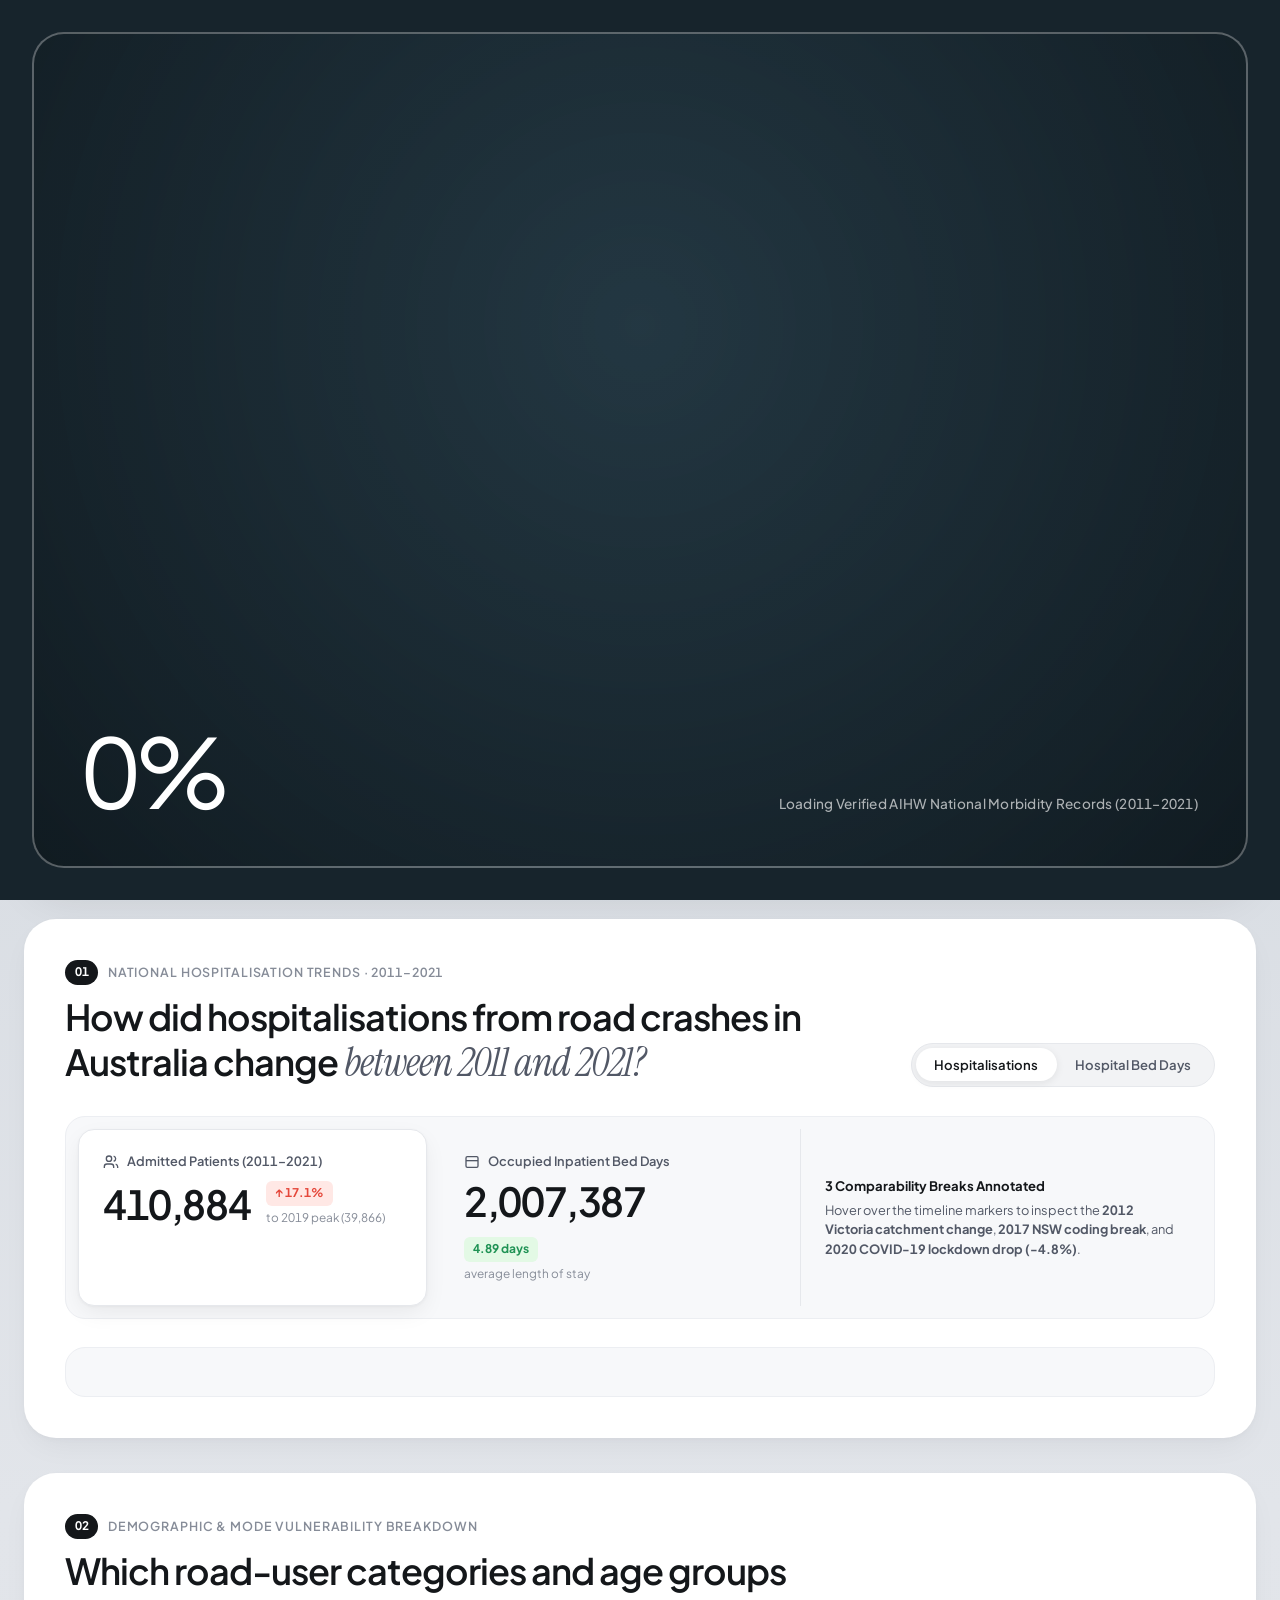
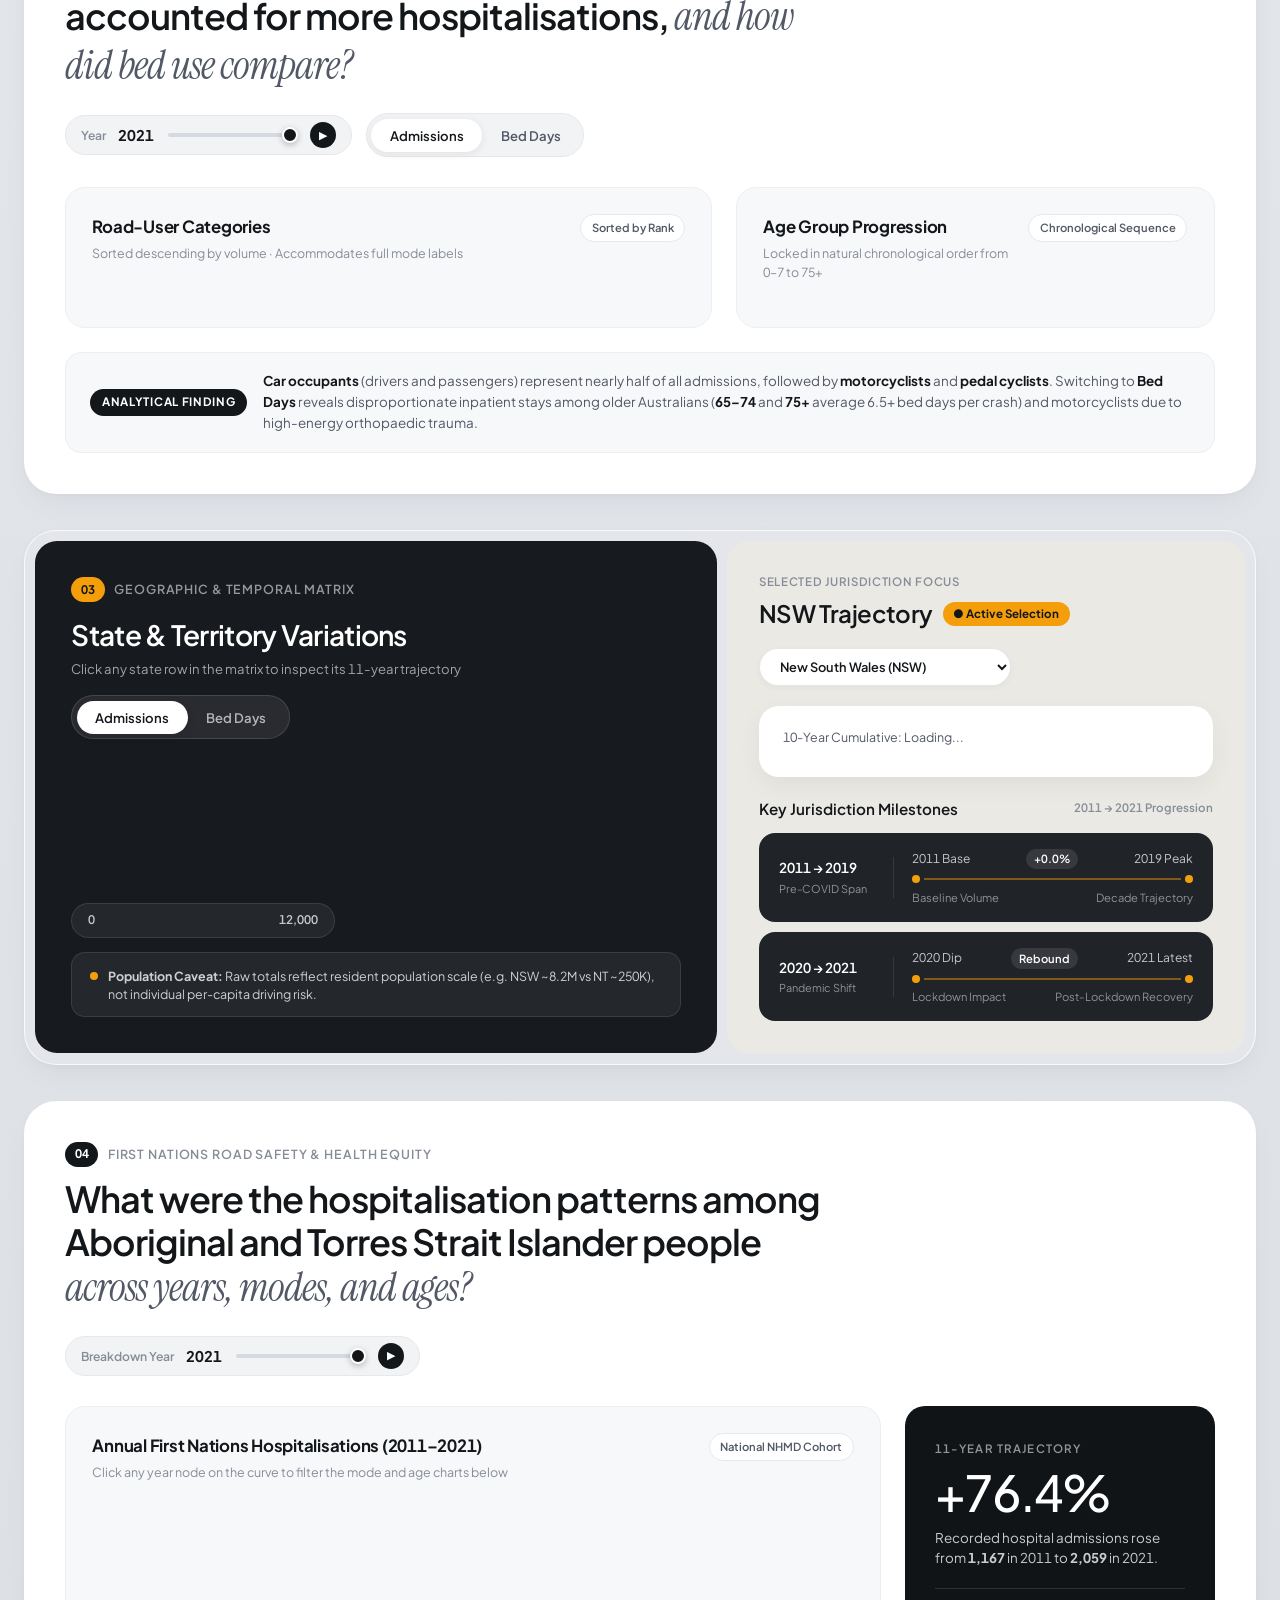
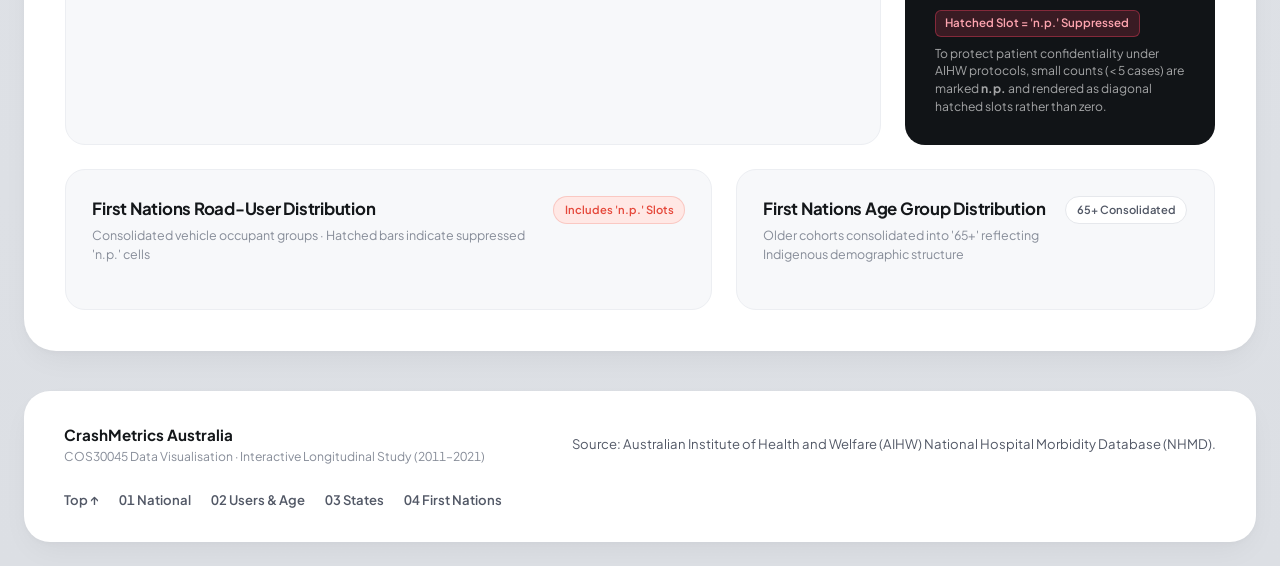
==== index.html @ 4fc3a22d "Project Stand Up 2 Dashboard Showcase" ====
<!DOCTYPE html>
<html lang="en">
<head>
  <meta charset="UTF-8">
  <meta name="viewport" content="width=device-width, initial-scale=1.0">
  <title>CrashMetrics Australia — Road Crash Hospitalisation Analysis (2011–2021)</title>
  
  <!-- Google Fonts: Plus Jakarta Sans (Neo-Grotesque UI & Tabular Numerals) + Instrument Serif (Editorial Accents) -->
  <link rel="preconnect" href="https://fonts.googleapis.com">
  <link rel="preconnect" href="https://fonts.gstatic.com" crossorigin>
  <link href="https://fonts.googleapis.com/css2?family=Instrument+Serif:ital@0;1&family=Plus+Jakarta+Sans:wght@300;400;500;600;700&display=swap" rel="stylesheet">

  <!-- CSS Stylesheets -->
  <link rel="stylesheet" href="css/style.css">
  <link rel="stylesheet" href="css/components.css">
  
  <!-- D3.js v7 CDN -->
  <script src="https://d3js.org/d3.v7.min.js"></script>
</head>
<body>

  <!-- Preloader Screen (designsample3.mp4 WoodNest Framed Counter Choreography) -->
  <div id="preloader" role="status" aria-live="polite">
    <div class="preloader-frame">
      <div class="preloader-top-progress" id="preloader-bar"></div>
      <div class="preloader-bottom-row">
        <div class="preloader-counter" id="preloader-counter">0%</div>
        <div class="preloader-label">Loading Verified AIHW National Morbidity Records (2011–2021)</div>
      </div>
    </div>
  </div>

  <!-- Global Floating Tooltip (dashboarddesign.webp & bikerental.webp style) -->
  <div id="global-tooltip" role="tooltip" aria-hidden="true"></div>

  <!-- Outer Page Shell -->
  <div class="page-shell">

    <!-- ==========================================================================
         HERO SHOWCASE (designsample3.mp4 WoodNest + webdesign.webp + enviromentaldesign.webp)
         ========================================================================== -->
    <header class="hero-showcase" id="top">
      <div class="hero-backdrop-container">
        <img src="assets/hero-highway.jpg" alt="Atmospheric Australian mountain highway at dusk" class="hero-bg-image" width="1600" height="900">
        <div class="hero-vignette"></div>

        <!-- Framed Inner Viewport (designsample3.mp4 signature rounded border) -->
        <div class="hero-inner-frame">
          
          <!-- Integrated Top Navigation inside Hero Frame -->
          <nav class="hero-nav" aria-label="Primary Navigation">
            <a href="#top" class="brand-mark">
              <span class="brand-dot-cluster" aria-hidden="true">
                <span class="dot-amber"></span>
                <span class="dot-amber-sm"></span>
              </span>
              <span class="brand-name">CrashMetrics</span>
              <span class="brand-tag">AIHW 2011–21</span>
            </a>

            <ul class="hero-nav-links">
              <li><a href="#storyline1" class="nav-link active">National Trends</a></li>
              <li><a href="#storyline2" class="nav-link">Road Users &amp; Age</a></li>
              <li><a href="#storyline3" class="nav-link">State Patterns</a></li>
              <li><a href="#storyline4" class="nav-link">First Nations</a></li>
            </ul>

            <a href="#storyline1" class="hero-cta-pill">Explore Data</a>
          </nav>

          <!-- Main Asymmetric Split Content inside Hero Frame -->
          <div class="hero-split-body">
            
            <!-- Left Column: Giant 3-Line Display Typography + Bottom Info & Star Stat -->
            <div class="hero-left-col">
              <h1 class="hero-display-title">
                Australia’s<br>
                <span class="muted-word">Road Trauma</span><br>
                In Focus
              </h1>

              <div class="hero-bottom-meta">
                <p class="hero-lead-copy">
                  Discover a decade of verified hospital admission records across Australian roads. Examine injury severity, acute bed utilisation, demographic risk, and regional patterns.
                </p>

                <div class="hero-rating-stat">
                  <div class="rating-top-line">
                    <span class="star-glyph" aria-hidden="true">★</span>
                    <span class="rating-big-num" id="kpi-total-hosp">410,884</span>
                  </div>
                  <div class="rating-sub-line">admissions recorded across 2011–2021</div>
                </div>
              </div>
            </div>

            <!-- Right Column: Floating Smoked-Glass Surveillance Widget (designsample3.mp4 card) -->
            <aside class="hero-glass-widget" aria-label="National Surveillance Summary Widget">
              <div class="widget-header">
                <div>
                  <h2 class="widget-title">National Surveillance<br>Morbidity Cohort</h2>
                </div>
                <a href="#storyline1" class="widget-icon-btn" title="Jump to National Trends" aria-label="Jump to National Trends">
                  <svg width="15" height="15" viewBox="0 0 24 24" fill="none" stroke="currentColor" stroke-width="2"><path d="M7 17L17 7"/><path d="M7 7h10v10"/></svg>
                </a>
              </div>

              <!-- 2-Column Pill Selectors (Feb 11 / Mar 25 style) -->
              <div class="widget-pill-row">
                <div class="widget-mini-pill">
                  <svg width="13" height="13" viewBox="0 0 24 24" fill="none" stroke="currentColor" stroke-width="2"><rect x="3" y="4" width="18" height="18" rx="2"/><line x1="16" y1="2" x2="16" y2="6"/><line x1="8" y1="2" x2="8" y2="6"/><line x1="3" y1="10" x2="21" y2="10"/></svg>
                  <span>2011 – 2021</span>
                  <span class="chevron">▾</span>
                </div>
                <div class="widget-mini-pill">
                  <svg width="13" height="13" viewBox="0 0 24 24" fill="none" stroke="currentColor" stroke-width="2"><path d="M21 10c0 7-9 13-9 13s-9-6-9-13a9 9 0 0 1 18 0z"/><circle cx="12" cy="10" r="3"/></svg>
                  <span>8 Jurisdictions</span>
                  <span class="chevron">▾</span>
                </div>
              </div>

              <!-- 2-Column Divided Metric Box (Check-in / Check-out style) -->
              <div class="widget-split-box">
                <div class="split-cell">
                  <span class="split-label">Total Bed Days</span>
                  <span class="split-val" id="kpi-total-beds">2,007,387</span>
                </div>
                <div class="split-divider"></div>
                <div class="split-cell">
                  <span class="split-label">Pre-COVID Peak</span>
                  <span class="split-val"><span id="kpi-peak-year">2019</span> (39,866)</span>
                </div>
              </div>

              <!-- Bottom Metric & Reserve-Style White CTA Button -->
              <div class="widget-price-row">
                <div class="widget-big-stat">
                  <span class="stat-main" id="kpi-avg-stay">4.89</span>
                  <span class="stat-unit">/ days avg stay</span>
                </div>
                <span class="widget-tag">Excl. 30-day deaths</span>
              </div>

              <a href="#storyline1" class="widget-primary-btn">Inspect Longitudinal Data</a>
            </aside>

          </div>
        </div>
      </div>

      <!-- Lower Architectural 3-Column Bento Strip (webdesign.webp & enviromentaldesign.webp bottom bar) -->
      <div class="hero-bento-strip">
        <div class="strip-card strip-light">
          <div class="strip-card-content">
            <span class="strip-eyebrow">01 · National Trajectory</span>
            <h3 class="strip-heading">Start exploring Australia’s 11-year road hospitalisation curve</h3>
            <a href="#storyline1" class="strip-underlined-link">View Longitudinal Analysis</a>
          </div>
          <div class="strip-visual-accent" aria-hidden="true">
            <svg width="110" height="56" viewBox="0 0 110 56" fill="none">
              <path d="M4 46 C22 45, 34 38, 48 26 C62 14, 74 10, 86 12 C94 14, 100 22, 106 16" stroke="#181B20" stroke-width="2.5" stroke-linecap="round"/>
              <circle cx="86" cy="12" r="4" fill="#F59E0B" stroke="#fff" stroke-width="1.5"/>
            </svg>
          </div>
        </div>

        <div class="strip-card strip-white">
          <div class="strip-icon-row">
            <div class="strip-circle-icon">
              <svg width="18" height="18" viewBox="0 0 24 24" fill="none" stroke="currentColor" stroke-width="2"><path d="M12 20V10"/><path d="M18 20V4"/><path d="M6 20v-4"/></svg>
            </div>
            <p class="strip-mid-text">
              Compare raw admission counts against inpatient bed-day burden across 12 road-user types.
            </p>
          </div>
          <div class="strip-segmented-lines" aria-hidden="true">
            <span class="seg active"></span>
            <span class="seg active"></span>
            <span class="seg"></span>
            <span class="seg"></span>
          </div>
        </div>

        <div class="strip-card strip-dark">
          <div class="strip-avatar-cluster" aria-hidden="true">
            <span class="mode-bubble b1">🚗</span>
            <span class="mode-bubble b2">🏍️</span>
            <span class="mode-bubble b3">🚲</span>
          </div>
          <div class="strip-dark-stat">
            <div class="dark-stat-num">+17.1%</div>
            <p class="dark-stat-desc">Growth in annual admissions from 2011 baseline to the 2019 peak</p>
          </div>
        </div>
      </div>
    </header>

    <!-- ==========================================================================
         MAIN ANALYTICAL WORKSPACE (dashboarddesign.webp & bikerental.webp Bento System)
         ========================================================================== -->
    <main class="bento-workspace">

      <!-- ========================================================================
           STORYLINE 1: National Hospitalisation Trends (2011–2021)
           ======================================================================== -->
      <section id="storyline1" class="storyline-block" aria-labelledby="s1-title">
        <div class="bento-shell">
          
          <!-- Section Top Bar -->
          <div class="bento-header">
            <div class="bento-title-group">
              <div class="eyebrow-row">
                <span class="section-num-pill">01</span>
                <span class="section-eyebrow">National Hospitalisation Trends · 2011–2021</span>
              </div>
              <h2 id="s1-title" class="bento-title">
                How did hospitalisations from road crashes in Australia change<em> between 2011 and 2021?</em>
              </h2>
            </div>

            <div class="bento-controls">
              <div class="clean-pill-group" role="group" aria-label="Storyline 1 Measure Selector">
                <button class="clean-pill-btn active" data-measure="Hospitalisations" id="s1-btn-hosp">
                  Hospitalisations
                </button>
                <button class="clean-pill-btn" data-measure="BedDays" id="s1-btn-beds">
                  Hospital Bed Days
                </button>
              </div>
            </div>
          </div>

          <!-- Nested Overview KPI Cards (Exact dashboarddesign.webp "Overview" inset cards pattern) -->
          <div class="overview-inset-tray">
            <div class="inset-stat-card active-inset" id="s1-card-hosp" role="button" tabindex="0" aria-label="Select Hospitalisations Measure">
              <div class="inset-card-top">
                <svg width="16" height="16" viewBox="0 0 24 24" fill="none" stroke="currentColor" stroke-width="2"><path d="M16 21v-2a4 4 0 0 0-4-4H6a4 4 0 0 0-4 4v2"/><circle cx="9" cy="7" r="4"/><path d="M22 21v-2a4 4 0 0 0-3-3.87"/><path d="M16 3.13a4 4 0 0 1 0 7.75"/></svg>
                <span>Admitted Patients (2011–2021)</span>
              </div>
              <div class="inset-card-main">
                <span class="inset-big-num">410,884</span>
                <div class="inset-badge-stack">
                  <span class="semantic-pill pill-coral">↑ 17.1%</span>
                  <span class="inset-sublabel">to 2019 peak (39,866)</span>
                </div>
              </div>
            </div>

            <div class="inset-stat-card" id="s1-card-beds" role="button" tabindex="0" aria-label="Select Hospital Bed Days Measure">
              <div class="inset-card-top">
                <svg width="16" height="16" viewBox="0 0 24 24" fill="none" stroke="currentColor" stroke-width="2"><rect x="3" y="4" width="18" height="16" rx="2"/><line x1="3" y1="10" x2="21" y2="10"/></svg>
                <span>Occupied Inpatient Bed Days</span>
              </div>
              <div class="inset-card-main">
                <span class="inset-big-num">2,007,387</span>
                <div class="inset-badge-stack">
                  <span class="semantic-pill pill-green">4.89 days</span>
                  <span class="inset-sublabel">average length of stay</span>
                </div>
              </div>
            </div>

            <div class="inset-narrative-box">
              <div class="narrative-headline">3 Comparability Breaks Annotated</div>
              <p class="narrative-copy">
                Hover over the timeline markers to inspect the <strong>2012 Victoria catchment change</strong>, <strong>2017 NSW coding break</strong>, and <strong>2020 COVID-19 lockdown drop (-4.8%)</strong>.
              </p>
            </div>
          </div>

          <!-- Chart Viewport -->
          <div class="chart-stage" id="chart-storyline1" role="region" aria-label="National Hospitalisation Line Chart"></div>

        </div>
      </section>

      <!-- ========================================================================
           STORYLINE 2: Road-User and Age-Group Patterns
           ======================================================================== -->
      <section id="storyline2" class="storyline-block" aria-labelledby="s2-title">
        <div class="bento-shell">
          
          <div class="bento-header">
            <div class="bento-title-group">
              <div class="eyebrow-row">
                <span class="section-num-pill">02</span>
                <span class="section-eyebrow">Demographic &amp; Mode Vulnerability Breakdown</span>
              </div>
              <h2 id="s2-title" class="bento-title">
                Which road-user categories and age groups accounted for more hospitalisations, <em>and how did bed use compare?</em>
              </h2>
            </div>

            <div class="bento-controls">
              <!-- Tactile Year Scrubber Pill -->
              <div class="scrubber-pill">
                <span class="scrubber-label">Year</span>
                <span class="scrubber-year" id="s2-year-badge">2021</span>
                <input type="range" min="2011" max="2021" value="2021" step="1" class="tactile-range" id="s2-year-slider" aria-label="Select Year for Storyline 2">
                <button class="scrubber-play-btn" id="s2-play-btn" title="Play timeline animation" aria-label="Play timeline animation">▶</button>
              </div>

              <!-- Measure Toggle -->
              <div class="clean-pill-group" role="group" aria-label="Storyline 2 Measure Selector">
                <button class="clean-pill-btn active" data-measure="Hospitalisations" id="s2-btn-hosp">Admissions</button>
                <button class="clean-pill-btn" data-measure="BedDays" id="s2-btn-beds">Bed Days</button>
              </div>
            </div>
          </div>

          <!-- Dual Asymmetric Bento Sub-Grid -->
          <div class="dual-bento-grid">
            
            <!-- Left: Sorted Horizontal Bar Chart for Road Users -->
            <div class="sub-bento-card">
              <div class="sub-card-header">
                <div>
                  <h3 class="sub-card-title">Road-User Categories</h3>
                  <p class="sub-card-subtitle">Sorted descending by volume · Accommodates full mode labels</p>
                </div>
                <span class="chip-tag">Sorted by Rank</span>
              </div>
              <div class="chart-stage-compact" id="chart-storyline2-users" role="region" aria-label="Road Users Horizontal Bar Chart"></div>
            </div>

            <!-- Right: Ordered Vertical Bar Chart for Age Groups (dashboarddesign.webp Product view style) -->
            <div class="sub-bento-card">
              <div class="sub-card-header">
                <div>
                  <h3 class="sub-card-title">Age Group Progression</h3>
                  <p class="sub-card-subtitle">Locked in natural chronological order from 0–7 to 75+</p>
                </div>
                <span class="chip-tag">Chronological Sequence</span>
              </div>
              <div class="chart-stage-compact" id="chart-storyline2-age" role="region" aria-label="Age Group Vertical Bar Chart"></div>
            </div>

          </div>

          <!-- Analytical Footer Strip -->
          <div class="insight-strip">
            <div class="insight-pill-badge">Analytical Finding</div>
            <p class="insight-strip-text">
              <strong>Car occupants</strong> (drivers and passengers) represent nearly half of all admissions, followed by <strong>motorcyclists</strong> and <strong>pedal cyclists</strong>. Switching to <strong>Bed Days</strong> reveals disproportionate inpatient stays among older Australians (<strong>65–74</strong> and <strong>75+</strong> average 6.5+ bed days per crash) and motorcyclists due to high-energy orthopaedic trauma.
            </p>
          </div>

        </div>
      </section>

      <!-- ========================================================================
           STORYLINE 3: State and Territory Patterns (bikerental.webp Dual-Pane Architecture)
           ======================================================================== -->
      <section id="storyline3" class="storyline-block" aria-labelledby="s3-title">
        <div class="bento-shell bento-split-shell">
          
          <!-- Left Dark Atmospheric Panel (bikerental.webp Left Map/Matrix Pane) -->
          <div class="split-dark-pane">
            <div class="dark-pane-header">
              <div>
                <div class="eyebrow-row">
                  <span class="section-num-pill dark-num-pill">03</span>
                  <span class="section-eyebrow dark-eyebrow">Geographic &amp; Temporal Matrix</span>
                </div>
                <h2 id="s3-title" class="dark-pane-title">State &amp; Territory Variations</h2>
                <p class="dark-pane-subtitle">Click any state row in the matrix to inspect its 11-year trajectory</p>
              </div>

              <div class="clean-pill-group dark-pill-group" role="group" aria-label="Storyline 3 Measure Selector">
                <button class="clean-pill-btn active" data-measure="Hospitalisations" id="s3-btn-hosp">Admissions</button>
                <button class="clean-pill-btn" data-measure="BedDays" id="s3-btn-beds">Bed Days</button>
              </div>
            </div>

            <!-- Heatmap SVG Container -->
            <div class="heatmap-stage" id="chart-storyline3-heatmap" role="region" aria-label="State and Territory Heatmap Matrix"></div>

            <!-- Bottom Legend & Floating Station-Style Callout Card (bikerental.webp #38 Cabo Jubi Station style) -->
            <div class="dark-pane-footer">
              <div class="heatmap-scale-pill" id="s3-heatmap-legend">
                <span class="scale-label" id="s3-legend-min">0</span>
                <canvas class="scale-canvas" id="s3-legend-canvas" width="160" height="8"></canvas>
                <span class="scale-label" id="s3-legend-max">12,000</span>
              </div>

              <div class="population-warning-pill">
                <span class="warn-dot"></span>
                <span><strong>Population Caveat:</strong> Raw totals reflect resident population scale (e.g. NSW ~8.2M vs NT ~250K), not individual per-capita driving risk.</span>
              </div>
            </div>
          </div>

          <!-- Right Warm Alabaster Detail Panel (bikerental.webp Right "Urban City Bike / Latest Journeys" Pane) -->
          <div class="split-light-pane">
            <div class="light-pane-top">
              <div>
                <span class="light-pane-eyebrow">Selected Jurisdiction Focus</span>
                <div class="state-header-row">
                  <h3 class="state-focus-heading" id="s3-focus-state-badge">NSW Trajectory</h3>
                  <span class="state-active-chip">● Active Selection</span>
                </div>
              </div>

              <select class="clean-select-pill" id="s3-state-dropdown" aria-label="Select State or Territory">
                <option value="NSW">New South Wales (NSW)</option>
                <option value="Vic">Victoria (Vic)</option>
                <option value="Qld">Queensland (Qld)</option>
                <option value="WA">Western Australia (WA)</option>
                <option value="SA">South Australia (SA)</option>
                <option value="Tas">Tasmania (Tas)</option>
                <option value="ACT">Australian Capital Territory (ACT)</option>
                <option value="NT">Northern Territory (NT)</option>
              </select>
            </div>

            <!-- White Card Holding Coordinated State Line Chart (bikerental.webp "Last ride" card) -->
            <div class="white-trajectory-card">
              <div class="trajectory-card-meta" id="s3-state-meta-summary">10-Year Cumulative: Loading...</div>
              <div id="chart-storyline3-stateline" role="region" aria-label="Selected State Longitudinal Trajectory"></div>
            </div>

            <!-- Dark Charcoal Journey Milestone Cards (bikerental.webp "Latest journeys" cards) -->
            <div class="journey-cards-section">
              <div class="journey-section-header">
                <span class="journey-section-title">Key Jurisdiction Milestones</span>
                <span class="journey-section-tag">2011 → 2021 Progression</span>
              </div>

              <div class="dark-journey-card">
                <div class="journey-left-col">
                  <span class="journey-year-label">2011 → 2019</span>
                  <span class="journey-sub-tag">Pre-COVID Span</span>
                </div>
                <div class="journey-timeline-col">
                  <div class="journey-nodes-top">
                    <span id="s3-j1-start">2011 Base</span>
                    <span class="journey-delta-badge" id="s3-j1-delta">+0.0%</span>
                    <span id="s3-j1-end">2019 Peak</span>
                  </div>
                  <div class="journey-track-line">
                    <span class="j-node"></span>
                    <span class="j-bar"></span>
                    <span class="j-node"></span>
                  </div>
                  <div class="journey-nodes-bottom">
                    <span>Baseline Volume</span>
                    <span>Decade Trajectory</span>
                  </div>
                </div>
              </div>

              <div class="dark-journey-card">
                <div class="journey-left-col">
                  <span class="journey-year-label">2020 → 2021</span>
                  <span class="journey-sub-tag">Pandemic Shift</span>
                </div>
                <div class="journey-timeline-col">
                  <div class="journey-nodes-top">
                    <span id="s3-j2-start">2020 Dip</span>
                    <span class="journey-delta-badge" id="s3-j2-delta">Rebound</span>
                    <span id="s3-j2-end">2021 Latest</span>
                  </div>
                  <div class="journey-track-line">
                    <span class="j-node"></span>
                    <span class="j-bar"></span>
                    <span class="j-node"></span>
                  </div>
                  <div class="journey-nodes-bottom">
                    <span>Lockdown Impact</span>
                    <span>Post-Lockdown Recovery</span>
                  </div>
                </div>
              </div>

            </div>
          </div>

        </div>
      </section>

      <!-- ========================================================================
           STORYLINE 4: First Nations Hospitalisation Patterns
           ======================================================================== -->
      <section id="storyline4" class="storyline-block" aria-labelledby="s4-title">
        <div class="bento-shell">
          
          <div class="bento-header">
            <div class="bento-title-group">
              <div class="eyebrow-row">
                <span class="section-num-pill">04</span>
                <span class="section-eyebrow">First Nations Road Safety &amp; Health Equity</span>
              </div>
              <h2 id="s4-title" class="bento-title">
                What were the hospitalisation patterns among Aboriginal and Torres Strait Islander people <em>across years, modes, and ages?</em>
              </h2>
            </div>

            <div class="bento-controls">
              <div class="scrubber-pill">
                <span class="scrubber-label">Breakdown Year</span>
                <span class="scrubber-year" id="s4-year-badge">2021</span>
                <input type="range" min="2011" max="2021" value="2021" step="1" class="tactile-range" id="s4-year-slider" aria-label="Select Year for Storyline 4">
                <button class="scrubber-play-btn" id="s4-play-btn" title="Play timeline animation" aria-label="Play timeline animation">▶</button>
              </div>
            </div>
          </div>

          <!-- Top Architectural Row: Annual Trend Line + Stark Charcoal Metric Callout (enviromentaldesign.webp style) -->
          <div class="fn-top-bento-row">
            <div class="sub-bento-card fn-trend-card">
              <div class="sub-card-header">
                <div>
                  <h3 class="sub-card-title">Annual First Nations Hospitalisations (2011–2021)</h3>
                  <p class="sub-card-subtitle">Click any year node on the curve to filter the mode and age charts below</p>
                </div>
                <span class="chip-tag">National NHMD Cohort</span>
              </div>
              <div id="chart-storyline4-trend" role="region" aria-label="First Nations Annual Trend Line Chart"></div>
            </div>

            <div class="fn-contrast-stat-box">
              <div class="contrast-top">
                <span class="contrast-eyebrow">11-Year Trajectory</span>
                <div class="contrast-huge-pct">+76.4%</div>
                <p class="contrast-desc">
                  Recorded hospital admissions rose from <strong>1,167</strong> in 2011 to <strong>2,059</strong> in 2021.
                </p>
              </div>

              <div class="contrast-divider"></div>

              <div class="contrast-bottom">
                <span class="np-pill-indicator">Hatched Slot = 'n.p.' Suppressed</span>
                <p class="contrast-small-note">
                  To protect patient confidentiality under AIHW protocols, small counts (&lt; 5 cases) are marked <strong>n.p.</strong> and rendered as diagonal hatched slots rather than zero.
                </p>
              </div>
            </div>
          </div>

          <!-- Bottom 2-Column Linked Breakdown Row -->
          <div class="dual-bento-grid">
            
            <!-- Left: First Nations Road Users -->
            <div class="sub-bento-card">
              <div class="sub-card-header">
                <div>
                  <h3 class="sub-card-title">First Nations Road-User Distribution</h3>
                  <p class="sub-card-subtitle">Consolidated vehicle occupant groups · Hatched bars indicate suppressed 'n.p.' cells</p>
                </div>
                <span class="chip-tag chip-coral">Includes 'n.p.' Slots</span>
              </div>
              <div class="chart-stage-compact" id="chart-storyline4-users" role="region" aria-label="First Nations Road Users Bar Chart"></div>
            </div>

            <!-- Right: First Nations Age Groups -->
            <div class="sub-bento-card">
              <div class="sub-card-header">
                <div>
                  <h3 class="sub-card-title">First Nations Age Group Distribution</h3>
                  <p class="sub-card-subtitle">Older cohorts consolidated into '65+' reflecting Indigenous demographic structure</p>
                </div>
                <span class="chip-tag">65+ Consolidated</span>
              </div>
              <div class="chart-stage-compact" id="chart-storyline4-age" role="region" aria-label="First Nations Age Group Bar Chart"></div>
            </div>

          </div>

        </div>
      </section>

    </main>

    <!-- Minimalist Editorial Footer -->
    <footer class="editorial-footer">
      <div class="footer-brand-col">
        <span class="footer-logo">CrashMetrics Australia</span>
        <p class="footer-meta">COS30045 Data Visualisation · Interactive Longitudinal Study (2011–2021)</p>
      </div>
      <div class="footer-source-col">
        <p>Source: Australian Institute of Health and Welfare (AIHW) National Hospital Morbidity Database (NHMD).</p>
      </div>
      <div class="footer-nav-col">
        <a href="#top">Top ↑</a>
        <a href="#storyline1">01 National</a>
        <a href="#storyline2">02 Users &amp; Age</a>
        <a href="#storyline3">03 States</a>
        <a href="#storyline4">04 First Nations</a>
      </div>
    </footer>

  </div>

  <!-- Shared SVG Defs for Soft Gradients & Diagonal Hatching -->
  <svg style="position: absolute; width: 0; height: 0; overflow: hidden;" aria-hidden="true">
    <defs>
      <!-- Soft Warm Amber Gradient for Storyline 1 & State Line -->
      <linearGradient id="area-gradient" x1="0%" y1="0%" x2="0%" y2="100%">
        <stop offset="0%" stop-color="#F59E0B" stop-opacity="0.28"/>
        <stop offset="85%" stop-color="#F59E0B" stop-opacity="0.03"/>
        <stop offset="100%" stop-color="#F59E0B" stop-opacity="0"/>
      </linearGradient>

      <!-- Soft Emerald Gradient for Active Vertical Bars (dashboarddesign.webp style) -->
      <linearGradient id="emerald-bar-gradient" x1="0%" y1="0%" x2="0%" y2="100%">
        <stop offset="0%" stop-color="#34D399"/>
        <stop offset="100%" stop-color="#10B981" stop-opacity="0.75"/>
      </linearGradient>

      <!-- Diagonal Hatch Pattern for Suppressed n.p. Records -->
      <pattern id="diagonal-hatch-pattern" width="8" height="8" patternTransform="rotate(45 0 0)" patternUnits="userSpaceOnUse">
        <rect width="8" height="8" fill="#FFF1F0"/>
        <line x1="0" y1="0" x2="0" y2="8" stroke="#F43F5E" stroke-width="2" stroke-opacity="0.65" />
      </pattern>
    </defs>
  </svg>

  <!-- JavaScript Modules -->
  <script src="js/storyline1_national.js"></script>
  <script src="js/storyline2_groups.js"></script>
  <script src="js/storyline3_states.js"></script>
  <script src="js/storyline4_firstnations.js"></script>
  <script src="js/main.js"></script>
</body>
</html>
---- css/style.css ----
/* ==========================================================================
   CrashMetrics Australia — COS30045 Data Visualisation
   Design System: Atmospheric Framed Hero (designsample3.mp4 / webdesign.webp)
   + Tactile Alabaster & Charcoal Bento Workspace (dashboarddesign.webp / bikerental.webp)
   ========================================================================== */

:root {
  /* Outer & Tactile Workspace Surfaces */
  --bg-page-outer: #DCDFE4;
  --bg-shell: #F2F3F5;
  --bg-card-white: #FFFFFF;
  --bg-card-recessed: #F7F8FA;
  --bg-card-dark: #15181C;
  --bg-card-dark-elevated: #1E2228;

  /* Borders & Hairlines */
  --border-light: #E6E8EC;
  --border-subtle: #ECEEF2;
  --border-dark: rgba(255, 255, 255, 0.1);
  --border-hero-frame: rgba(255, 255, 255, 0.36);

  /* Ink & Typography Colors */
  --ink-primary: #14171A;
  --ink-secondary: #525866;
  --ink-muted: #868C98;
  --ink-on-dark: #F8FAFC;
  --ink-on-dark-muted: #94A3B8;

  /* Accents & Semantic Badge Tokens (dashboarddesign.webp & bikerental.webp) */
  --accent-amber: #F59E0B;
  --accent-amber-deep: #D97706;
  --accent-emerald: #10B981;
  --accent-coral: #FF5A4E;
  --accent-slate: #272B30;

  --pill-coral-bg: #FFE8E5;
  --pill-coral-text: #E5483B;
  --pill-green-bg: #E3F9E5;
  --pill-green-text: #1F9254;
  --pill-amber-bg: #FFF4D6;
  --pill-amber-text: #B45309;

  /* Typography Families (No programmer monospace!) */
  --font-sans: 'Plus Jakarta Sans', -apple-system, BlinkMacSystemFont, 'Segoe UI', Roboto, sans-serif;
  --font-serif: 'Instrument Serif', Georgia, serif;

  /* Radii & Shadows */
  --radius-outer: 32px;
  --radius-bento: 26px;
  --radius-card: 20px;
  --radius-inner: 14px;
  --radius-pill: 9999px;

  --shadow-soft: 0 12px 32px -8px rgba(20, 23, 26, 0.06), 0 2px 6px -1px rgba(20, 23, 26, 0.03);
  --shadow-elevated: 0 20px 48px -12px rgba(20, 23, 26, 0.12), 0 4px 12px -2px rgba(20, 23, 26, 0.05);
  --shadow-inset-active: 0 8px 24px -4px rgba(20, 23, 26, 0.08), 0 1px 3px rgba(20, 23, 26, 0.04);
  --transition-ui: all 0.28s cubic-bezier(0.16, 1, 0.3, 1);
}

/* Reset */
*, *::before, *::after {
  box-sizing: border-box;
  margin: 0;
  padding: 0;
}

html {
  font-size: 16px;
  scroll-behavior: smooth;
  font-family: var(--font-sans);
  background-color: var(--bg-page-outer);
  color: var(--ink-primary);
  font-variant-numeric: tabular-nums;
  -webkit-font-smoothing: antialiased;
}

body {
  min-height: 100dvh;
  background: linear-gradient(180deg, #CFD5DC 0%, #E2E5EA 40%, #DCDFE4 100%);
  padding: 1.5rem;
  color: var(--ink-primary);
  line-height: 1.55;
  overflow-x: hidden;
}

/* ==========================================================================
   Preloader Overlay (designsample3.mp4 Framed Counter Style)
   ========================================================================== */
#preloader {
  position: fixed;
  inset: 0;
  z-index: 99999;
  background: #17242C;
  padding: 2rem;
  display: flex;
  align-items: stretch;
  justify-content: stretch;
  transition: opacity 0.65s cubic-bezier(0.16, 1, 0.3, 1), visibility 0.65s;
}

#preloader.loaded {
  opacity: 0;
  visibility: hidden;
  pointer-events: none;
}

.preloader-frame {
  flex: 1;
  border: 2px solid rgba(255, 255, 255, 0.3);
  border-radius: var(--radius-outer);
  position: relative;
  display: flex;
  flex-direction: column;
  justify-content: flex-end;
  padding: 3rem;
  overflow: hidden;
  background: radial-gradient(circle at 50% 35%, rgba(56, 88, 104, 0.38) 0%, rgba(16, 26, 32, 0.9) 100%);
}

.preloader-top-progress {
  position: absolute;
  top: 0;
  left: 0;
  height: 3px;
  width: 0%;
  background: #FFFFFF;
  transition: width 0.15s ease-out;
}

.preloader-bottom-row {
  display: flex;
  align-items: baseline;
  justify-content: space-between;
  flex-wrap: wrap;
  gap: 1rem;
}

.preloader-counter {
  font-family: var(--font-sans);
  font-size: clamp(3.5rem, 2rem + 5vw, 6rem);
  font-weight: 400;
  letter-spacing: -0.04em;
  color: #FFFFFF;
  line-height: 1;
}

.preloader-label {
  font-size: 0.85rem;
  font-weight: 500;
  color: rgba(255, 255, 255, 0.65);
  letter-spacing: 0.02em;
}

/* ==========================================================================
   Outer Page Shell
   ========================================================================== */
.page-shell {
  max-width: 1400px;
  margin: 0 auto;
}

/* ==========================================================================
   HERO SHOWCASE (designsample3.mp4 WoodNest + webdesign.webp TerraElix)
   ========================================================================== */
.hero-showcase {
  background: var(--bg-card-white);
  border-radius: var(--radius-outer);
  overflow: hidden;
  box-shadow: var(--shadow-elevated);
  margin-bottom: 2.25rem;
  border: 1px solid rgba(255, 255, 255, 0.7);
}

.hero-backdrop-container {
  position: relative;
  padding: 1.75rem;
  min-height: 680px;
  display: flex;
  flex-direction: column;
  overflow: hidden;
  background-color: #1A2830;
}

.hero-bg-image {
  position: absolute;
  inset: 0;
  width: 100%;
  height: 100%;
  object-fit: cover;
  object-position: center 45%;
  aspect-ratio: 16 / 9;
  z-index: 0;
  filter: brightness(0.92) contrast(1.04);
}

.hero-vignette {
  position: absolute;
  inset: 0;
  z-index: 1;
  background: 
    linear-gradient(180deg, rgba(16, 26, 33, 0.48) 0%, rgba(16, 26, 33, 0.18) 45%, rgba(12, 18, 22, 0.72) 100%),
    radial-gradient(circle at 20% 40%, rgba(15, 25, 32, 0.4) 0%, transparent 60%);
}

/* Signature Rounded Inner Frame Border from designsample3.mp4 */
.hero-inner-frame {
  position: relative;
  z-index: 2;
  flex: 1;
  border: 2px solid var(--border-hero-frame);
  border-radius: 26px;
  padding: 2rem 2.5rem 2.5rem 2.5rem;
  display: flex;
  flex-direction: column;
  justify-content: space-between;
  gap: 3rem;
}

/* Integrated Top Navbar inside Hero Frame */
.hero-nav {
  display: flex;
  align-items: center;
  justify-content: space-between;
  gap: 1.5rem;
  flex-wrap: wrap;
}

.brand-mark {
  display: inline-flex;
  align-items: center;
  gap: 0.65rem;
  text-decoration: none;
  color: #FFFFFF;
}

.brand-dot-cluster {
  display: inline-flex;
  align-items: center;
  gap: 3px;
}

.dot-amber {
  width: 14px;
  height: 14px;
  border-radius: 50%;
  background: var(--accent-amber);
  display: inline-block;
}

.dot-amber-sm {
  width: 7px;
  height: 7px;
  border-radius: 50%;
  background: rgba(245, 158, 11, 0.65);
  display: inline-block;
}

.brand-name {
  font-size: 1.15rem;
  font-weight: 700;
  letter-spacing: -0.02em;
  color: #FFFFFF;
}

.brand-tag {
  font-size: 0.7rem;
  font-weight: 600;
  padding: 0.2rem 0.55rem;
  border-radius: var(--radius-pill);
  background: rgba(255, 255, 255, 0.14);
  color: rgba(255, 255, 255, 0.9);
  backdrop-filter: blur(8px);
}

.hero-nav-links {
  display: flex;
  align-items: center;
  gap: 1.75rem;
  list-style: none;
  margin-left: auto;
  margin-right: 1rem;
}

.hero-nav-links .nav-link {
  color: rgba(255, 255, 255, 0.82);
  text-decoration: none;
  font-size: 0.88rem;
  font-weight: 500;
  transition: color 0.2s ease;
}

.hero-nav-links .nav-link:hover,
.hero-nav-links .nav-link.active {
  color: #FFFFFF;
}

.hero-cta-pill {
  background: #FFFFFF;
  color: #111417;
  text-decoration: none;
  font-size: 0.85rem;
  font-weight: 600;
  padding: 0.65rem 1.35rem;
  border-radius: 10px;
  transition: var(--transition-ui);
  box-shadow: 0 4px 14px rgba(0, 0, 0, 0.18);
}

.hero-cta-pill:hover {
  transform: translateY(-1px);
  background: #F4F5F7;
}

/* Hero Split Body */
.hero-split-body {
  display: grid;
  grid-template-columns: 1fr 375px;
  gap: 2.5rem;
  align-items: end;
}

.hero-left-col {
  display: flex;
  flex-direction: column;
  justify-content: space-between;
  gap: 3.5rem;
}

/* Giant 3-Line Display Title (Nature's Perfect Hideaways / TerraElix exact typography) */
.hero-display-title {
  font-family: var(--font-sans);
  font-size: clamp(3.1rem, 1.8rem + 4.5vw, 5.25rem);
  font-weight: 400;
  line-height: 0.98;
  letter-spacing: -0.038em;
  color: #FFFFFF;
}

.hero-display-title .muted-word {
  color: rgba(255, 255, 255, 0.48);
  font-weight: 300;
}

.hero-bottom-meta {
  display: flex;
  align-items: flex-end;
  gap: 3rem;
  flex-wrap: wrap;
}

.hero-lead-copy {
  max-width: 310px;
  font-size: 0.88rem;
  line-height: 1.55;
  color: rgba(255, 255, 255, 0.78);
  font-weight: 400;
}

.hero-rating-stat {
  display: flex;
  flex-direction: column;
  gap: 0.15rem;
}

.rating-top-line {
  display: flex;
  align-items: center;
  gap: 0.45rem;
}

.star-glyph {
  color: var(--accent-amber);
  font-size: 1.45rem;
  line-height: 1;
}

.rating-big-num {
  font-size: 1.85rem;
  font-weight: 500;
  letter-spacing: -0.03em;
  color: #FFFFFF;
  line-height: 1.1;
}

.rating-sub-line {
  font-size: 0.82rem;
  color: rgba(255, 255, 255, 0.72);
}

/* Floating Smoked-Glass Surveillance Widget (Evergreen Pine Family Lodge exact card) */
.hero-glass-widget {
  background: rgba(16, 22, 27, 0.78);
  backdrop-filter: blur(24px);
  -webkit-backdrop-filter: blur(24px);
  border: 1px solid rgba(255, 255, 255, 0.14);
  border-radius: 22px;
  padding: 1.65rem;
  color: #FFFFFF;
  box-shadow: 0 24px 48px rgba(0, 0, 0, 0.38);
  display: flex;
  flex-direction: column;
  gap: 0.9rem;
}

.widget-header {
  display: flex;
  align-items: flex-start;
  justify-content: space-between;
  gap: 1rem;
  margin-bottom: 0.2rem;
}

.widget-title {
  font-size: 1.35rem;
  font-weight: 500;
  line-height: 1.22;
  letter-spacing: -0.02em;
  color: #FFFFFF;
}

.widget-icon-btn {
  width: 34px;
  height: 34px;
  border-radius: 50%;
  background: rgba(255, 255, 255, 0.08);
  border: 1px solid rgba(255, 255, 255, 0.12);
  color: rgba(255, 255, 255, 0.85);
  display: flex;
  align-items: center;
  justify-content: center;
  text-decoration: none;
  transition: var(--transition-ui);
}

.widget-icon-btn:hover {
  background: rgba(255, 255, 255, 0.18);
  color: #FFFFFF;
}

.widget-pill-row {
  display: grid;
  grid-template-columns: 1fr 1fr;
  gap: 0.6rem;
}

.widget-mini-pill {
  background: rgba(8, 12, 16, 0.62);
  border: 1px solid rgba(255, 255, 255, 0.07);
  border-radius: 10px;
  padding: 0.65rem 0.8rem;
  display: flex;
  align-items: center;
  gap: 0.45rem;
  font-size: 0.78rem;
  color: rgba(255, 255, 255, 0.88);
}

.widget-mini-pill .chevron {
  margin-left: auto;
  color: rgba(255, 255, 255, 0.45);
  font-size: 0.7rem;
}

.widget-split-box {
  background: rgba(8, 12, 16, 0.62);
  border: 1px solid rgba(255, 255, 255, 0.07);
  border-radius: 10px;
  padding: 0.75rem 0.9rem;
  display: grid;
  grid-template-columns: 1fr 1px 1fr;
  align-items: center;
  gap: 0.85rem;
}

.split-divider {
  width: 1px;
  height: 28px;
  background: rgba(255, 255, 255, 0.1);
}

.split-cell {
  display: flex;
  flex-direction: column;
  gap: 0.15rem;
}

.split-label {
  font-size: 0.7rem;
  color: rgba(255, 255, 255, 0.48);
}

.split-val {
  font-size: 0.82rem;
  font-weight: 600;
  color: #FFFFFF;
}

.widget-price-row {
  display: flex;
  align-items: baseline;
  justify-content: space-between;
  margin-top: 0.25rem;
}

.widget-big-stat {
  display: flex;
  align-items: baseline;
  gap: 0.25rem;
}

.stat-main {
  font-size: 1.65rem;
  font-weight: 500;
  letter-spacing: -0.03em;
  color: #FFFFFF;
}

.stat-unit {
  font-size: 0.82rem;
  color: rgba(255, 255, 255, 0.55);
}

.widget-tag {
  font-size: 0.74rem;
  color: rgba(255, 255, 255, 0.75);
}

.widget-primary-btn {
  display: block;
  width: 100%;
  text-align: center;
  background: #FFFFFF;
  color: #111417;
  text-decoration: none;
  font-size: 0.85rem;
  font-weight: 600;
  padding: 0.85rem 1rem;
  border-radius: 10px;
  transition: var(--transition-ui);
}

.widget-primary-btn:hover {
  background: #F1F3F5;
  transform: translateY(-1px);
}

/* Lower Architectural 3-Column Bento Strip (webdesign.webp bottom strip) */
.hero-bento-strip {
  display: grid;
  grid-template-columns: 1.35fr 0.85fr 1fr;
  border-top: 1px solid var(--border-light);
}

.strip-card {
  padding: 1.85rem 2.25rem;
  display: flex;
  align-items: center;
  justify-content: space-between;
  gap: 1.25rem;
}

.strip-light {
  background: #F4F5F7;
}

.strip-white {
  background: #FFFFFF;
  flex-direction: column;
  align-items: stretch;
  justify-content: center;
  border-left: 1px solid var(--border-light);
}

.strip-dark {
  background: #0D1013;
  color: #FFFFFF;
  justify-content: flex-start;
  gap: 1.5rem;
}

.strip-eyebrow {
  display: block;
  font-size: 0.72rem;
  font-weight: 600;
  text-transform: uppercase;
  letter-spacing: 0.08em;
  color: var(--ink-muted);
  margin-bottom: 0.35rem;
}

.strip-heading {
  font-size: 1.25rem;
  font-weight: 500;
  letter-spacing: -0.02em;
  line-height: 1.3;
  color: var(--ink-primary);
  margin-bottom: 0.75rem;
  max-width: 320px;
}

.strip-underlined-link {
  font-size: 0.82rem;
  font-weight: 600;
  color: var(--ink-primary);
  text-decoration: underline;
  text-underline-offset: 4px;
}

.strip-icon-row {
  display: flex;
  align-items: center;
  gap: 1rem;
}

.strip-circle-icon {
  width: 42px;
  height: 42px;
  border-radius: 50%;
  background: #111417;
  color: #FFFFFF;
  display: flex;
  align-items: center;
  justify-content: center;
  flex-shrink: 0;
}

.strip-mid-text {
  font-size: 0.82rem;
  color: var(--ink-secondary);
  line-height: 1.45;
}

.strip-segmented-lines {
  display: grid;
  grid-template-columns: repeat(4, 1fr);
  gap: 6px;
  margin-top: 1.15rem;
}

.strip-segmented-lines .seg {
  height: 2px;
  background: #E2E5EC;
  border-radius: 2px;
}

.strip-segmented-lines .seg.active {
  background: #14171A;
}

.strip-avatar-cluster {
  display: flex;
  align-items: center;
}

.mode-bubble {
  width: 44px;
  height: 44px;
  border-radius: 50%;
  display: flex;
  align-items: center;
  justify-content: center;
  font-size: 1.15rem;
  border: 2px solid #0D1013;
  margin-left: -10px;
}

.mode-bubble:first-child {
  margin-left: 0;
}

.mode-bubble.b1 { background: #263238; }
.mode-bubble.b2 { background: #37474F; }
.mode-bubble.b3 { background: #455A64; }

.dark-stat-num {
  font-size: 1.75rem;
  font-weight: 500;
  letter-spacing: -0.03em;
  color: #FFFFFF;
  line-height: 1.1;
  margin-bottom: 0.2rem;
}

.dark-stat-desc {
  font-size: 0.78rem;
  color: rgba(255, 255, 255, 0.65);
  line-height: 1.4;
  max-width: 220px;
}

/* ==========================================================================
   MAIN ANALYTICAL WORKSPACE & BENTO SHELLS (dashboarddesign.webp)
   ========================================================================== */
.bento-workspace {
  display: flex;
  flex-direction: column;
  gap: 2.25rem;
}

.storyline-block {
  scroll-margin-top: 2rem;
  container-type: inline-size;
}

.bento-shell {
  background: var(--bg-card-white);
  border-radius: var(--radius-outer);
  padding: 2.5rem;
  box-shadow: var(--shadow-soft);
  border: 1px solid rgba(255, 255, 255, 0.8);
}

.bento-header {
  display: flex;
  align-items: flex-end;
  justify-content: space-between;
  gap: 1.5rem;
  margin-bottom: 1.85rem;
  flex-wrap: wrap;
}

.bento-title-group {
  max-width: 780px;
}

.eyebrow-row {
  display: flex;
  align-items: center;
  gap: 0.6rem;
  margin-bottom: 0.65rem;
}

.section-num-pill {
  font-size: 0.74rem;
  font-weight: 700;
  padding: 0.2rem 0.6rem;
  border-radius: var(--radius-pill);
  background: #14171A;
  color: #FFFFFF;
}

.section-eyebrow {
  font-size: 0.78rem;
  font-weight: 600;
  text-transform: uppercase;
  letter-spacing: 0.07em;
  color: var(--ink-muted);
}

.bento-title {
  font-family: var(--font-sans);
  font-size: clamp(1.55rem, 1.1rem + 1.5vw, 2.25rem);
  font-weight: 600;
  line-height: 1.2;
  letter-spacing: -0.028em;
  color: var(--ink-primary);
}

.bento-title em {
  font-family: var(--font-serif);
  font-style: italic;
  font-weight: 400;
  font-size: 1.12em;
  color: var(--ink-secondary);
}

/* Tactile Controls & Pill Selectors */
.bento-controls {
  display: flex;
  align-items: center;
  gap: 0.85rem;
  flex-wrap: wrap;
}

.clean-pill-group {
  display: inline-flex;
  background: var(--bg-shell);
  padding: 0.28rem;
  border-radius: var(--radius-pill);
  border: 1px solid var(--border-light);
}

.clean-pill-btn {
  background: transparent;
  border: none;
  font-family: var(--font-sans);
  font-size: 0.82rem;
  font-weight: 600;
  color: var(--ink-secondary);
  padding: 0.5rem 1.15rem;
  border-radius: var(--radius-pill);
  cursor: pointer;
  transition: var(--transition-ui);
}

.clean-pill-btn:hover {
  color: var(--ink-primary);
}

.clean-pill-btn.active {
  background: var(--bg-card-white);
  color: var(--ink-primary);
  box-shadow: 0 2px 8px rgba(20, 23, 26, 0.08);
}

/* Scrubber Pill */
.scrubber-pill {
  display: inline-flex;
  align-items: center;
  gap: 0.75rem;
  background: var(--bg-shell);
  border: 1px solid var(--border-light);
  padding: 0.38rem 0.95rem;
  border-radius: var(--radius-pill);
}

.scrubber-label {
  font-size: 0.76rem;
  font-weight: 600;
  color: var(--ink-muted);
}

.scrubber-year {
  font-size: 0.92rem;
  font-weight: 700;
  color: var(--ink-primary);
  min-width: 38px;
}

.tactile-range {
  -webkit-appearance: none;
  appearance: none;
  width: 130px;
  height: 4px;
  background: #D5D9E0;
  border-radius: 2px;
  outline: none;
  cursor: pointer;
}

.tactile-range::-webkit-slider-thumb {
  -webkit-appearance: none;
  appearance: none;
  width: 16px;
  height: 16px;
  border-radius: 50%;
  background: #14171A;
  border: 2px solid #FFFFFF;
  box-shadow: 0 2px 6px rgba(0, 0, 0, 0.25);
  cursor: pointer;
  transition: transform 0.15s ease;
}

.tactile-range::-webkit-slider-thumb:hover {
  transform: scale(1.18);
}

.scrubber-play-btn {
  width: 26px;
  height: 26px;
  border-radius: 50%;
  background: #14171A;
  color: #FFFFFF;
  border: none;
  font-size: 0.7rem;
  display: flex;
  align-items: center;
  justify-content: center;
  cursor: pointer;
  transition: transform 0.15s ease;
}

.scrubber-play-btn:hover {
  transform: scale(1.1);
}

/* ==========================================================================
   Overview Inset Tray (Exact dashboarddesign.webp "Overview" nested cards)
   ========================================================================== */
.overview-inset-tray {
  background: var(--bg-card-recessed);
  border: 1px solid var(--border-subtle);
  border-radius: var(--radius-card);
  padding: 0.75rem;
  display: grid;
  grid-template-columns: 1fr 1fr 1.15fr;
  gap: 0.75rem;
  margin-bottom: 1.75rem;
}

.inset-stat-card {
  padding: 1.35rem 1.5rem;
  border-radius: 16px;
  background: transparent;
  cursor: pointer;
  transition: var(--transition-ui);
  border: 1px solid transparent;
}

.inset-stat-card:hover {
  background: rgba(255, 255, 255, 0.6);
}

.inset-stat-card.active-inset {
  background: var(--bg-card-white);
  border-color: var(--border-light);
  box-shadow: var(--shadow-inset-active);
}

.inset-card-top {
  display: flex;
  align-items: center;
  gap: 0.5rem;
  font-size: 0.8rem;
  font-weight: 600;
  color: var(--ink-secondary);
  margin-bottom: 0.6rem;
}

.inset-card-main {
  display: flex;
  align-items: center;
  gap: 1rem;
  flex-wrap: wrap;
}

.inset-big-num {
  font-size: clamp(1.85rem, 1.3rem + 1.5vw, 2.5rem);
  font-weight: 600;
  letter-spacing: -0.035em;
  color: var(--ink-primary);
  line-height: 1;
}

.inset-badge-stack {
  display: flex;
  flex-direction: column;
  align-items: flex-start;
  gap: 0.2rem;
}

.semantic-pill {
  display: inline-flex;
  align-items: center;
  padding: 0.18rem 0.55rem;
  border-radius: 6px;
  font-size: 0.75rem;
  font-weight: 700;
  white-space: nowrap;
}

.pill-coral {
  background: var(--pill-coral-bg);
  color: var(--pill-coral-text);
}

.pill-green {
  background: var(--pill-green-bg);
  color: var(--pill-green-text);
}

.pill-amber {
  background: var(--pill-amber-bg);
  color: var(--pill-amber-text);
}

.inset-sublabel {
  font-size: 0.74rem;
  color: var(--ink-muted);
  white-space: nowrap;
}

.inset-narrative-box {
  padding: 1.25rem 1.5rem;
  display: flex;
  flex-direction: column;
  justify-content: center;
  border-left: 1px solid var(--border-light);
}

.narrative-headline {
  font-size: 0.82rem;
  font-weight: 700;
  color: var(--ink-primary);
  margin-bottom: 0.3rem;
}

.narrative-copy {
  font-size: 0.8rem;
  color: var(--ink-secondary);
  line-height: 1.5;
}

/* ==========================================================================
   Footer
   ========================================================================== */
.editorial-footer {
  margin-top: 2.5rem;
  padding: 2rem 2.5rem;
  background: var(--bg-card-white);
  border-radius: var(--radius-bento);
  display: flex;
  align-items: center;
  justify-content: space-between;
  flex-wrap: wrap;
  gap: 1.5rem;
  font-size: 0.82rem;
  color: var(--ink-secondary);
  box-shadow: var(--shadow-soft);
}

.footer-logo {
  font-weight: 700;
  color: var(--ink-primary);
  font-size: 0.95rem;
}

.footer-meta {
  font-size: 0.76rem;
  color: var(--ink-muted);
}

.footer-nav-col {
  display: flex;
  gap: 1.25rem;
}

.footer-nav-col a {
  color: var(--ink-secondary);
  text-decoration: none;
  font-weight: 600;
}

.footer-nav-col a:hover {
  color: var(--ink-primary);
}

/* ==========================================================================
   Container Queries & Responsive Adaptations (modern-web-guidance compliant)
   ========================================================================== */
@container (max-width: 980px) {
  .overview-inset-tray {
    grid-template-columns: 1fr;
  }
  .inset-narrative-box {
    border-left: none;
    border-top: 1px solid var(--border-light);
  }
}

@media (max-width: 1080px) {
  .hero-split-body {
    grid-template-columns: 1fr;
  }
  .hero-glass-widget {
    width: 100%;
    max-width: 460px;
  }
  .hero-bento-strip {
    grid-template-columns: 1fr;
  }
  .strip-white {
    border-left: none;
    border-top: 1px solid var(--border-light);
  }
}

@media (max-width: 720px) {
  body {
    padding: 0.75rem;
  }
  .hero-backdrop-container {
    padding: 1rem;
  }
  .hero-inner-frame {
    padding: 1.25rem;
  }
  .hero-nav-links {
    display: none;
  }
  .bento-shell {
    padding: 1.5rem;
  }
}
---- css/components.css ----
/* ==========================================================================
   CrashMetrics Australia — Component & Visualization Styles
   Tactile Bento Cards, Dual-Pane Split View (bikerental.webp), & Clean SVG Charts
   ========================================================================== */

/* ==========================================================================
   Global Floating Tooltip (bikerental.webp & dashboarddesign.webp Pill Card)
   ========================================================================== */
#global-tooltip {
  position: fixed;
  z-index: 10000;
  pointer-events: none;
  opacity: 0;
  transform: translate(-50%, -115%) scale(0.96);
  transition: opacity 0.14s ease-out, transform 0.14s ease-out;
  background: #FFFFFF;
  border: 1px solid #E2E5EC;
  border-radius: 16px;
  padding: 0.95rem 1.15rem;
  box-shadow: 0 18px 40px -8px rgba(18, 22, 27, 0.18), 0 4px 12px rgba(18, 22, 27, 0.06);
  min-width: 210px;
  max-width: 295px;
  color: var(--ink-primary);
}

#global-tooltip.visible {
  opacity: 1;
  transform: translate(-50%, -110%) scale(1);
}

.tooltip-header {
  display: flex;
  align-items: center;
  justify-content: space-between;
  gap: 0.5rem;
  margin-bottom: 0.45rem;
  padding-bottom: 0.4rem;
  border-bottom: 1px solid #F0F2F5;
}

.tooltip-tag {
  font-size: 0.68rem;
  font-weight: 700;
  text-transform: uppercase;
  letter-spacing: 0.06em;
  color: var(--ink-muted);
}

.tooltip-badge {
  font-size: 0.7rem;
  font-weight: 700;
  padding: 0.12rem 0.5rem;
  border-radius: var(--radius-pill);
  background: #F2F4F7;
  color: var(--ink-primary);
}

.tooltip-title {
  font-size: 0.92rem;
  font-weight: 700;
  color: var(--ink-primary);
  margin-bottom: 0.35rem;
  line-height: 1.3;
}

.tooltip-metric-row {
  display: flex;
  align-items: baseline;
  justify-content: space-between;
  gap: 0.75rem;
  margin-top: 0.2rem;
}

.tooltip-value {
  font-size: 1.35rem;
  font-weight: 700;
  letter-spacing: -0.03em;
  color: var(--ink-primary);
}

.tooltip-subvalue {
  font-size: 0.74rem;
  font-weight: 600;
  color: var(--ink-muted);
}

.tooltip-extra {
  font-size: 0.76rem;
  color: var(--ink-secondary);
  margin-top: 0.45rem;
  padding-top: 0.45rem;
  border-top: 1px dashed #ECEEF2;
  line-height: 1.45;
}

.tooltip-extra strong {
  color: var(--ink-primary);
}

.delta-pill {
  display: inline-block;
  padding: 0.14rem 0.48rem;
  border-radius: 6px;
  font-size: 0.7rem;
  font-weight: 700;
}

.delta-pill.up {
  background: var(--pill-coral-bg);
  color: var(--pill-coral-text);
}

.delta-pill.stable {
  background: var(--pill-green-bg);
  color: var(--pill-green-text);
}

/* ==========================================================================
   Sub-Bento Cards & Dual Grids (Storylines 2 & 4)
   ========================================================================== */
.dual-bento-grid {
  display: grid;
  grid-template-columns: 1.15fr 0.85fr;
  gap: 1.5rem;
}

.sub-bento-card {
  background: var(--bg-card-recessed);
  border: 1px solid var(--border-subtle);
  border-radius: var(--radius-card);
  padding: 1.65rem;
  container-type: inline-size;
}

.sub-card-header {
  display: flex;
  align-items: flex-start;
  justify-content: space-between;
  gap: 1rem;
  margin-bottom: 1.15rem;
}

.sub-card-title {
  font-size: 1.05rem;
  font-weight: 700;
  letter-spacing: -0.015em;
  color: var(--ink-primary);
  margin-bottom: 0.2rem;
}

.sub-card-subtitle {
  font-size: 0.78rem;
  color: var(--ink-muted);
}

.chip-tag {
  font-size: 0.7rem;
  font-weight: 600;
  padding: 0.25rem 0.65rem;
  border-radius: var(--radius-pill);
  background: #FFFFFF;
  border: 1px solid var(--border-light);
  color: var(--ink-secondary);
  white-space: nowrap;
}

.chip-tag.chip-coral {
  background: var(--pill-coral-bg);
  border-color: rgba(229, 72, 59, 0.2);
  color: var(--pill-coral-text);
}

.chart-stage {
  background: var(--bg-card-recessed);
  border: 1px solid var(--border-subtle);
  border-radius: var(--radius-card);
  padding: 1.5rem 1.75rem;
}

.chart-stage-compact {
  width: 100%;
}

/* Insight Strip Footer */
.insight-strip {
  margin-top: 1.5rem;
  padding: 1.15rem 1.5rem;
  background: var(--bg-card-recessed);
  border: 1px solid var(--border-subtle);
  border-radius: 16px;
  display: flex;
  align-items: center;
  gap: 1rem;
}

.insight-pill-badge {
  background: #14171A;
  color: #FFFFFF;
  font-size: 0.72rem;
  font-weight: 700;
  text-transform: uppercase;
  letter-spacing: 0.06em;
  padding: 0.3rem 0.75rem;
  border-radius: var(--radius-pill);
  white-space: nowrap;
}

.insight-strip-text {
  font-size: 0.84rem;
  color: var(--ink-secondary);
  line-height: 1.55;
}

.insight-strip-text strong {
  color: var(--ink-primary);
}

/* ==========================================================================
   Storyline 3: Dual-Pane Dark Matrix + Light Trajectory Panel (bikerental.webp)
   ========================================================================== */
.bento-split-shell {
  padding: 0.65rem;
  background: #E4E6EB;
  display: grid;
  grid-template-columns: 1.25fr 0.95fr;
  gap: 0.65rem;
  overflow: hidden;
}

/* Left Dark Pane (Roam Map/Matrix Pane) */
.split-dark-pane {
  background: #171A1F;
  color: #FFFFFF;
  border-radius: 22px;
  padding: 2.25rem;
  display: flex;
  flex-direction: column;
  justify-content: space-between;
}

.dark-pane-header {
  display: flex;
  align-items: flex-start;
  justify-content: space-between;
  gap: 1rem;
  margin-bottom: 1.25rem;
  flex-wrap: wrap;
}

.dark-num-pill {
  background: var(--accent-amber);
  color: #14171A;
}

.dark-eyebrow {
  color: rgba(255, 255, 255, 0.55);
}

.dark-pane-title {
  font-size: 1.75rem;
  font-weight: 600;
  letter-spacing: -0.025em;
  color: #FFFFFF;
  margin-bottom: 0.2rem;
}

.dark-pane-subtitle {
  font-size: 0.82rem;
  color: rgba(255, 255, 255, 0.6);
}

.dark-pill-group {
  background: rgba(255, 255, 255, 0.08);
  border-color: rgba(255, 255, 255, 0.12);
}

.dark-pill-group .clean-pill-btn {
  color: rgba(255, 255, 255, 0.65);
}

.dark-pill-group .clean-pill-btn.active {
  background: #FFFFFF;
  color: #14171A;
}

.heatmap-stage {
  margin: 0.5rem 0;
}

.dark-pane-footer {
  margin-top: 1.25rem;
  display: flex;
  flex-direction: column;
  gap: 0.9rem;
}

.heatmap-scale-pill {
  display: inline-flex;
  align-items: center;
  gap: 0.75rem;
  background: rgba(255, 255, 255, 0.06);
  border: 1px solid rgba(255, 255, 255, 0.1);
  padding: 0.45rem 1rem;
  border-radius: var(--radius-pill);
  width: fit-content;
}

.scale-label {
  font-size: 0.74rem;
  font-weight: 600;
  color: rgba(255, 255, 255, 0.75);
}

.scale-canvas {
  width: 160px;
  height: 8px;
  border-radius: 4px;
}

.population-warning-pill {
  background: rgba(255, 255, 255, 0.06);
  border: 1px solid rgba(255, 255, 255, 0.1);
  border-radius: 14px;
  padding: 0.85rem 1.1rem;
  font-size: 0.78rem;
  color: rgba(255, 255, 255, 0.78);
  display: flex;
  align-items: flex-start;
  gap: 0.65rem;
  line-height: 1.45;
}

.warn-dot {
  width: 8px;
  height: 8px;
  border-radius: 50%;
  background: var(--accent-amber);
  margin-top: 0.35rem;
  flex-shrink: 0;
}

/* Right Light Alabaster Detail Pane (bikerental.webp Right Panel) */
.split-light-pane {
  background: #EAE9E4;
  border-radius: 22px;
  padding: 2rem;
  display: flex;
  flex-direction: column;
  justify-content: space-between;
  gap: 1.25rem;
}

.light-pane-top {
  display: flex;
  align-items: flex-start;
  justify-content: space-between;
  gap: 1rem;
  flex-wrap: wrap;
}

.light-pane-eyebrow {
  display: block;
  font-size: 0.72rem;
  font-weight: 600;
  text-transform: uppercase;
  letter-spacing: 0.06em;
  color: var(--ink-muted);
  margin-bottom: 0.25rem;
}

.state-header-row {
  display: flex;
  align-items: center;
  gap: 0.65rem;
}

.state-focus-heading {
  font-size: 1.5rem;
  font-weight: 600;
  letter-spacing: -0.025em;
  color: var(--ink-primary);
}

.state-active-chip {
  font-size: 0.72rem;
  font-weight: 700;
  padding: 0.2rem 0.65rem;
  border-radius: var(--radius-pill);
  background: var(--accent-amber);
  color: #14171A;
}

.clean-select-pill {
  background: #FFFFFF;
  border: 1px solid rgba(20, 23, 26, 0.1);
  border-radius: var(--radius-pill);
  padding: 0.55rem 1rem;
  font-family: var(--font-sans);
  font-size: 0.8rem;
  font-weight: 600;
  color: var(--ink-primary);
  outline: none;
  cursor: pointer;
  box-shadow: 0 2px 6px rgba(0, 0, 0, 0.04);
}

.white-trajectory-card {
  background: #FFFFFF;
  border-radius: 20px;
  padding: 1.35rem 1.5rem;
  box-shadow: 0 8px 24px rgba(20, 23, 26, 0.05);
}

.trajectory-card-meta {
  font-size: 0.78rem;
  color: var(--ink-secondary);
  margin-bottom: 0.5rem;
}

.trajectory-card-meta strong {
  color: var(--ink-primary);
}

/* Dark Charcoal Journey Cards (bikerental.webp "Latest journeys" exact match) */
.journey-cards-section {
  display: flex;
  flex-direction: column;
  gap: 0.65rem;
}

.journey-section-header {
  display: flex;
  align-items: center;
  justify-content: space-between;
  margin-bottom: 0.15rem;
}

.journey-section-title {
  font-size: 0.95rem;
  font-weight: 600;
  color: var(--ink-primary);
}

.journey-section-tag {
  font-size: 0.72rem;
  font-weight: 600;
  color: var(--ink-muted);
}

.dark-journey-card {
  background: #202328;
  color: #FFFFFF;
  border-radius: 16px;
  padding: 1rem 1.25rem;
  display: grid;
  grid-template-columns: 115px 1fr;
  align-items: center;
  gap: 1.15rem;
}

.journey-left-col {
  display: flex;
  flex-direction: column;
  gap: 0.15rem;
  border-right: 1px solid rgba(255, 255, 255, 0.1);
  padding-right: 0.75rem;
}

.journey-year-label {
  font-size: 0.85rem;
  font-weight: 600;
  color: #FFFFFF;
}

.journey-sub-tag {
  font-size: 0.68rem;
  color: rgba(255, 255, 255, 0.5);
}

.journey-timeline-col {
  display: flex;
  flex-direction: column;
  gap: 0.35rem;
}

.journey-nodes-top {
  display: flex;
  align-items: center;
  justify-content: space-between;
  font-size: 0.75rem;
  color: rgba(255, 255, 255, 0.75);
}

.journey-delta-badge {
  background: rgba(255, 255, 255, 0.1);
  padding: 0.1rem 0.5rem;
  border-radius: var(--radius-pill);
  font-size: 0.7rem;
  font-weight: 600;
  color: #FFFFFF;
}

.journey-track-line {
  display: flex;
  align-items: center;
  gap: 4px;
}

.j-node {
  width: 8px;
  height: 8px;
  border-radius: 50%;
  background: var(--accent-amber);
  flex-shrink: 0;
}

.j-bar {
  flex: 1;
  height: 2px;
  background: rgba(245, 158, 11, 0.45);
}

.journey-nodes-bottom {
  display: flex;
  justify-content: space-between;
  font-size: 0.7rem;
  color: rgba(255, 255, 255, 0.5);
}

/* ==========================================================================
   Storyline 4: Top Architectural Row & Contrast Block (enviromentaldesign.webp)
   ========================================================================== */
.fn-top-bento-row {
  display: grid;
  grid-template-columns: 1fr 310px;
  gap: 1.5rem;
  margin-bottom: 1.5rem;
}

.fn-contrast-stat-box {
  background: #111417;
  color: #FFFFFF;
  border-radius: var(--radius-card);
  padding: 1.85rem;
  display: flex;
  flex-direction: column;
  justify-content: space-between;
}

.contrast-eyebrow {
  font-size: 0.72rem;
  font-weight: 600;
  text-transform: uppercase;
  letter-spacing: 0.1em;
  color: rgba(255, 255, 255, 0.55);
}

.contrast-huge-pct {
  font-size: 3.1rem;
  font-weight: 500;
  letter-spacing: -0.04em;
  color: #FFFFFF;
  line-height: 1.05;
  margin: 0.4rem 0 0.6rem 0;
}

.contrast-desc {
  font-size: 0.84rem;
  color: rgba(255, 255, 255, 0.78);
  line-height: 1.5;
}

.contrast-divider {
  height: 1px;
  background: rgba(255, 255, 255, 0.12);
  margin: 1.25rem 0;
}

.np-pill-indicator {
  display: inline-block;
  padding: 0.22rem 0.6rem;
  border-radius: 6px;
  background: rgba(244, 63, 94, 0.18);
  border: 1px solid rgba(244, 63, 94, 0.4);
  color: #FDA4AF;
  font-size: 0.72rem;
  font-weight: 600;
  margin-bottom: 0.5rem;
}

.contrast-small-note {
  font-size: 0.76rem;
  color: rgba(255, 255, 255, 0.62);
  line-height: 1.45;
}

/* ==========================================================================
   D3 SVG Chart Styling (Clean Editorial & Tactile Precision)
   ========================================================================== */
.chart-svg {
  width: 100%;
  height: auto;
  overflow: visible;
  display: block;
}

/* Light-Surface Axis Styling */
.axis text {
  fill: var(--ink-muted);
  font-family: var(--font-sans);
  font-size: 0.74rem;
  font-weight: 500;
}

.axis line {
  stroke: #E4E7EC;
}

.axis path.domain {
  stroke: #DCE0E6;
}

/* Dark-Pane Axis Override (Storyline 3 Heatmap) */
.split-dark-pane .axis text {
  fill: rgba(255, 255, 255, 0.68);
}

.split-dark-pane .axis line,
.split-dark-pane .axis path.domain {
  stroke: rgba(255, 255, 255, 0.12);
}

.axis-title {
  fill: var(--ink-secondary);
  font-family: var(--font-sans);
  font-size: 0.74rem;
  font-weight: 700;
  text-transform: uppercase;
  letter-spacing: 0.06em;
}

/* Hairline Grid Lines */
.grid line {
  stroke: #E8EBF0;
  stroke-dasharray: 3 3;
}

.grid path {
  stroke-width: 0;
}

/* Line & Area Paths */
.line-path {
  fill: none;
  stroke: #181B20;
  stroke-width: 3px;
  stroke-linecap: round;
  stroke-linejoin: round;
}

.area-path {
  fill: url(#area-gradient);
}

/* Crosshair & Data Nodes */
.crosshair-line {
  stroke: #94A3B8;
  stroke-dasharray: 3 3;
  stroke-width: 1.2px;
  pointer-events: none;
}

.focus-dot {
  fill: var(--accent-amber);
  stroke: #FFFFFF;
  stroke-width: 3px;
  pointer-events: none;
  filter: drop-shadow(0 2px 6px rgba(0, 0, 0, 0.2));
}

.data-point {
  fill: #FFFFFF;
  stroke: #181B20;
  stroke-width: 2.5px;
  cursor: pointer;
  transition: r 0.18s ease, fill 0.18s ease;
}

.data-point:hover {
  r: 6.5px;
  fill: var(--accent-amber);
}

/* SVG Annotations (Storyline 1) */
.annotation-group {
  cursor: pointer;
}

.annotation-line {
  stroke: #64748B;
  stroke-dasharray: 2 2;
  stroke-width: 1.2px;
}

.annotation-badge {
  fill: #181B20;
  stroke: #181B20;
  rx: 7px;
  ry: 7px;
  transition: var(--transition-ui);
}

.annotation-group:hover .annotation-badge {
  fill: var(--accent-amber-deep);
  stroke: var(--accent-amber-deep);
}

.annotation-text {
  fill: #FFFFFF;
  font-family: var(--font-sans);
  font-size: 0.68rem;
  font-weight: 600;
}

/* Bars (Storyline 2 & 4) */
.chart-bar {
  transition: opacity 0.2s ease, fill 0.2s ease;
  cursor: pointer;
}

.chart-bar.dimmed {
  opacity: 0.35;
}

.bar-value {
  fill: var(--ink-primary);
  font-family: var(--font-sans);
  font-size: 0.72rem;
  font-weight: 700;
}

/* Heatmap Cells (Storyline 3) */
.heatmap-cell {
  rx: 6px;
  ry: 6px;
  cursor: pointer;
  stroke: #171A1F;
  stroke-width: 2px;
  transition: all 0.18s ease;
}

.heatmap-cell:hover,
.heatmap-cell.active {
  stroke: #FFFFFF;
  stroke-width: 2px;
}

.state-row-highlight {
  fill: rgba(255, 255, 255, 0.08);
  rx: 8px;
  ry: 8px;
  pointer-events: none;
}

/* Suppressed Data Hatched Slot (Storyline 4) */
.np-hatched-slot {
  fill: url(#diagonal-hatch-pattern);
  stroke: #F43F5E;
  stroke-width: 1.2px;
  stroke-dasharray: 3 2;
  cursor: help;
}

/* ==========================================================================
   Container & Viewport Responsive Queries
   ========================================================================== */
@container (max-width: 960px) {
  .dual-bento-grid,
  .fn-top-bento-row {
    grid-template-columns: 1fr;
  }
}

@media (max-width: 1080px) {
  .bento-split-shell {
    grid-template-columns: 1fr;
  }
}
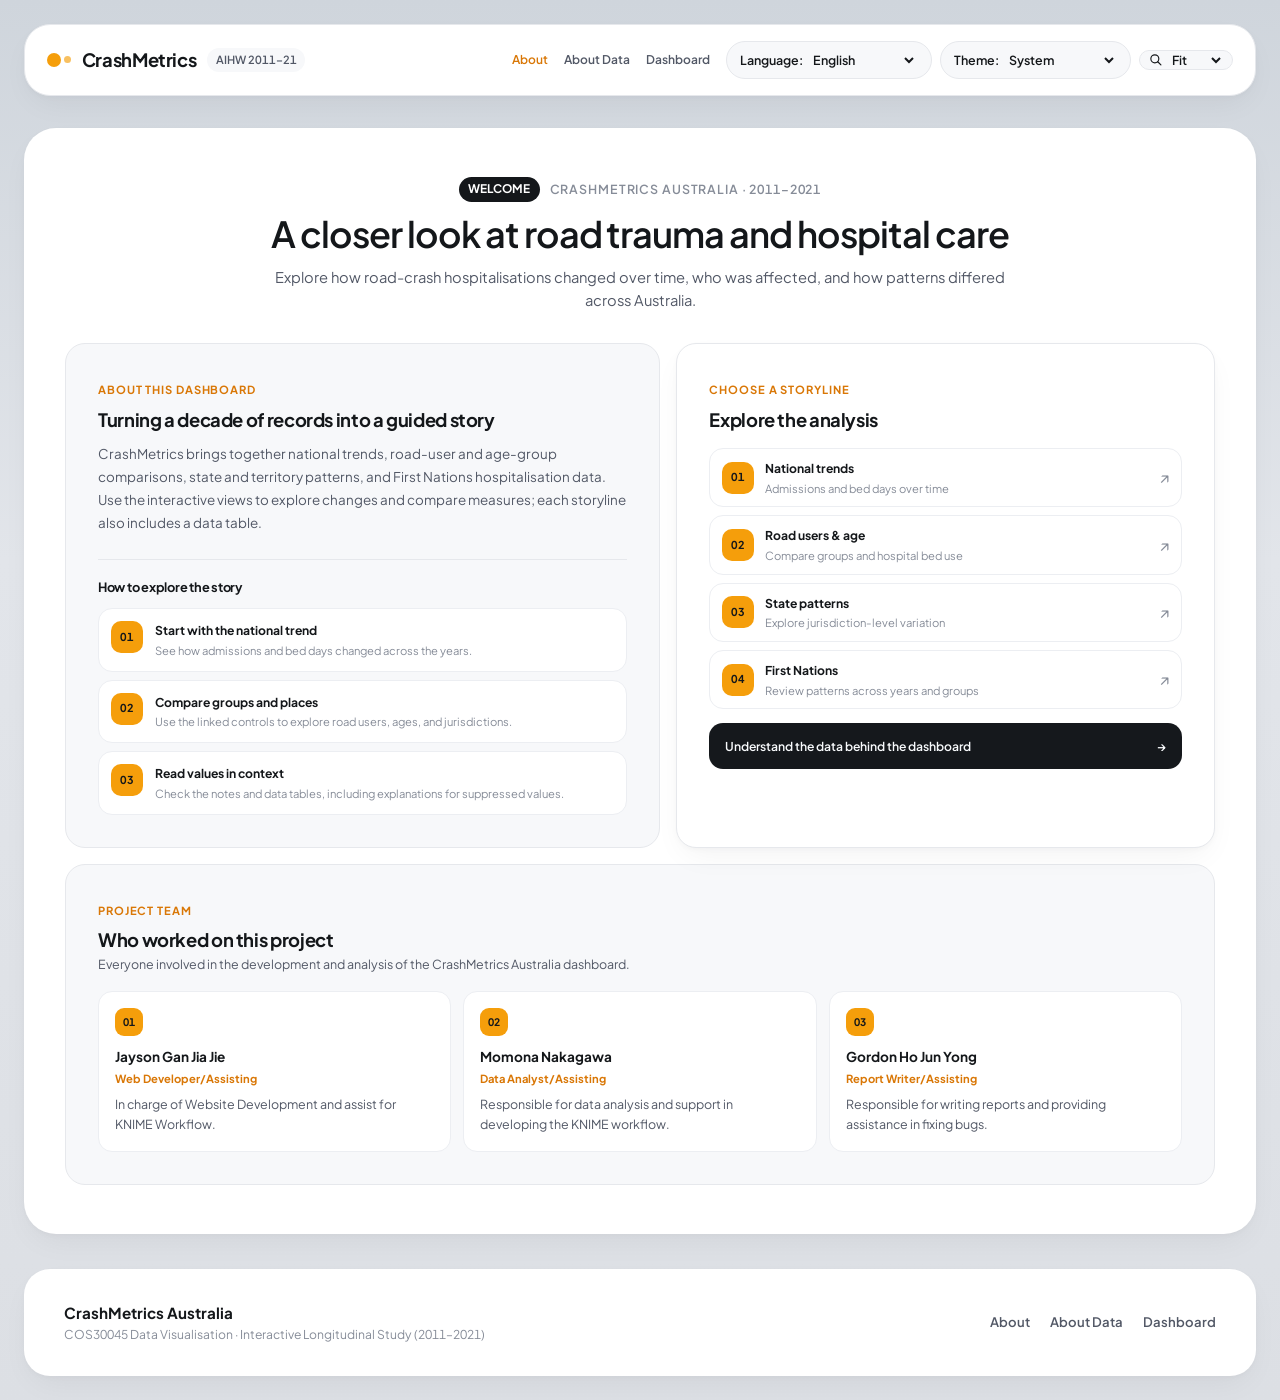
==== commit 3062971e: "Separate dashboard into 4 html" ====
--- a/index.html
+++ b/index.html
@@ -13,11 +13,19 @@
   <!-- CSS Stylesheets -->
   <link rel="stylesheet" href="css/style.css">
   <link rel="stylesheet" href="css/components.css">
+  <script>
+    if (new URLSearchParams(window.location.search).get("dashboard") !== "1") {
+      window.location.replace("about.html");
+    }
+  </script>
+  <script src="js/theme.js" defer></script>
+  <script src="js/language.js" defer></script>
   
   <!-- D3.js v7 CDN -->
   <script src="https://d3js.org/d3.v7.min.js"></script>
 </head>
 <body>
+  <a class="skip-link" href="#main-content">Skip to main content</a>
 
   <!-- Preloader Screen (designsample3.mp4 WoodNest Framed Counter Choreography) -->
   <div id="preloader" role="status" aria-live="polite">
@@ -49,7 +57,7 @@
           
           <!-- Integrated Top Navigation inside Hero Frame -->
           <nav class="hero-nav" aria-label="Primary Navigation">
-            <a href="#top" class="brand-mark">
+            <a href="index.html?dashboard=1#top" class="brand-mark">
               <span class="brand-dot-cluster" aria-hidden="true">
                 <span class="dot-amber"></span>
                 <span class="dot-amber-sm"></span>
@@ -59,13 +67,57 @@
             </a>
 
             <ul class="hero-nav-links">
-              <li><a href="#storyline1" class="nav-link active">National Trends</a></li>
-              <li><a href="#storyline2" class="nav-link">Road Users &amp; Age</a></li>
-              <li><a href="#storyline3" class="nav-link">State Patterns</a></li>
-              <li><a href="#storyline4" class="nav-link">First Nations</a></li>
+              <li><a href="about.html" class="nav-link">About</a></li>
+              <li><a href="about-data.html" class="nav-link">About Data</a></li>
+              <li><a href="index.html?dashboard=1" class="nav-link" aria-current="page">Dashboard</a></li>
+              <li><a href="national.html#storyline1" class="nav-link">01 National</a></li>
+              <li><a href="users-age.html#storyline2" class="nav-link">02 Users &amp; Age</a></li>
+              <li><a href="states.html#storyline3" class="nav-link">03 States</a></li>
+              <li><a href="first-nations.html#storyline4" class="nav-link">04 First Nations</a></li>
+              <li><a href="#top" class="nav-link active">Top ↑</a></li>
             </ul>
 
-            <a href="#storyline1" class="hero-cta-pill">Explore Data</a>
+            <div class="nav-accessibility-controls">
+              <span class="sr-only" id="accessibility-controls-help">Use Left and Right Arrow keys to move through navigation links. Choose System, Light, Dark, High contrast, or Color-blind-friendly from the theme dropdown. Tab and Shift+Tab are also available.</span>
+              <label class="theme-control language-control">
+                <span>Language:</span>
+                <select id="language-selector" class="theme-control-select" aria-label="Select language">
+                  <option value="en">English</option>
+                  <option value="zh-CN">简体中文</option>
+                  <option value="ms">Bahasa Melayu</option>
+                  <option value="ja">日本語</option>
+                </select>
+              </label>
+              <label class="theme-control">
+                <span>Theme:</span>
+                <select id="theme-selector" class="theme-control-select" aria-describedby="accessibility-controls-help">
+                  <option value="system">System</option>
+                  <option value="light">Light</option>
+                  <option value="dark">Dark</option>
+                  <option value="high-contrast">High contrast</option>
+                  <option value="color-blind">Color-blind-friendly</option>
+                </select>
+              </label>
+              <label class="page-magnification-control">
+                <svg viewBox="0 0 24 24" aria-hidden="true" focusable="false">
+                  <circle cx="10.8" cy="10.8" r="6.3"></circle>
+                  <path d="m15.4 15.4 5 5"></path>
+                </svg>
+                <span class="sr-only">Page magnification</span>
+                <select id="page-magnification" aria-describedby="accessibility-controls-help">
+                  <option value="fit">Fit</option>
+                  <option value="75">75%</option>
+                  <option value="90">90%</option>
+                  <option value="100">100%</option>
+                  <option value="110">110%</option>
+                  <option value="120">120%</option>
+                </select>
+              </label>
+            </div>
+            <div class="hero-nav-actions">
+              <button type="button" class="nav-help-btn" id="help-button" aria-haspopup="dialog">How to Use</button>
+              <a href="national.html#storyline1" class="hero-cta-pill">Explore Data</a>
+            </div>
           </nav>
 
           <!-- Main Asymmetric Split Content inside Hero Frame -->
@@ -100,7 +152,7 @@
                 <div>
                   <h2 class="widget-title">National Surveillance<br>Morbidity Cohort</h2>
                 </div>
-                <a href="#storyline1" class="widget-icon-btn" title="Jump to National Trends" aria-label="Jump to National Trends">
+                <a href="national.html#storyline1" class="widget-icon-btn" title="Jump to National Trends" aria-label="Jump to National Trends">
                   <svg width="15" height="15" viewBox="0 0 24 24" fill="none" stroke="currentColor" stroke-width="2"><path d="M7 17L17 7"/><path d="M7 7h10v10"/></svg>
                 </a>
               </div>
@@ -141,7 +193,7 @@
                 <span class="widget-tag">Excl. 30-day deaths</span>
               </div>
 
-              <a href="#storyline1" class="widget-primary-btn">Inspect Longitudinal Data</a>
+              <a href="national.html#storyline1" class="widget-primary-btn">Inspect Longitudinal Data</a>
             </aside>
 
           </div>
@@ -154,12 +206,12 @@
           <div class="strip-card-content">
             <span class="strip-eyebrow">01 · National Trajectory</span>
             <h3 class="strip-heading">Start exploring Australia’s 11-year road hospitalisation curve</h3>
-            <a href="#storyline1" class="strip-underlined-link">View Longitudinal Analysis</a>
+            <a href="national.html#storyline1" class="strip-underlined-link">View Longitudinal Analysis</a>
           </div>
           <div class="strip-visual-accent" aria-hidden="true">
             <svg width="110" height="56" viewBox="0 0 110 56" fill="none">
-              <path d="M4 46 C22 45, 34 38, 48 26 C62 14, 74 10, 86 12 C94 14, 100 22, 106 16" stroke="#181B20" stroke-width="2.5" stroke-linecap="round"/>
-              <circle cx="86" cy="12" r="4" fill="#F59E0B" stroke="#fff" stroke-width="1.5"/>
+              <path d="M4 46 C22 45, 34 38, 48 26 C62 14, 74 10, 86 12 C94 14, 100 22, 106 16" stroke="var(--chart-line)" stroke-width="2.5" stroke-linecap="round"/>
+              <circle cx="86" cy="12" r="4" fill="var(--accent-amber)" stroke="#fff" stroke-width="1.5"/>
             </svg>
           </div>
         </div>
@@ -198,378 +250,40 @@
     <!-- ==========================================================================
          MAIN ANALYTICAL WORKSPACE (dashboarddesign.webp & bikerental.webp Bento System)
          ========================================================================== -->
-    <main class="bento-workspace">
-
-      <!-- ========================================================================
-           STORYLINE 1: National Hospitalisation Trends (2011–2021)
-           ======================================================================== -->
-      <section id="storyline1" class="storyline-block" aria-labelledby="s1-title">
-        <div class="bento-shell">
-          
-          <!-- Section Top Bar -->
-          <div class="bento-header">
-            <div class="bento-title-group">
-              <div class="eyebrow-row">
-                <span class="section-num-pill">01</span>
-                <span class="section-eyebrow">National Hospitalisation Trends · 2011–2021</span>
-              </div>
-              <h2 id="s1-title" class="bento-title">
-                How did hospitalisations from road crashes in Australia change<em> between 2011 and 2021?</em>
-              </h2>
-            </div>
-
-            <div class="bento-controls">
-              <div class="clean-pill-group" role="group" aria-label="Storyline 1 Measure Selector">
-                <button class="clean-pill-btn active" data-measure="Hospitalisations" id="s1-btn-hosp">
-                  Hospitalisations
-                </button>
-                <button class="clean-pill-btn" data-measure="BedDays" id="s1-btn-beds">
-                  Hospital Bed Days
-                </button>
-              </div>
-            </div>
-          </div>
-
-          <!-- Nested Overview KPI Cards (Exact dashboarddesign.webp "Overview" inset cards pattern) -->
-          <div class="overview-inset-tray">
-            <div class="inset-stat-card active-inset" id="s1-card-hosp" role="button" tabindex="0" aria-label="Select Hospitalisations Measure">
-              <div class="inset-card-top">
-                <svg width="16" height="16" viewBox="0 0 24 24" fill="none" stroke="currentColor" stroke-width="2"><path d="M16 21v-2a4 4 0 0 0-4-4H6a4 4 0 0 0-4 4v2"/><circle cx="9" cy="7" r="4"/><path d="M22 21v-2a4 4 0 0 0-3-3.87"/><path d="M16 3.13a4 4 0 0 1 0 7.75"/></svg>
-                <span>Admitted Patients (2011–2021)</span>
-              </div>
-              <div class="inset-card-main">
-                <span class="inset-big-num">410,884</span>
-                <div class="inset-badge-stack">
-                  <span class="semantic-pill pill-coral">↑ 17.1%</span>
-                  <span class="inset-sublabel">to 2019 peak (39,866)</span>
-                </div>
-              </div>
-            </div>
-
-            <div class="inset-stat-card" id="s1-card-beds" role="button" tabindex="0" aria-label="Select Hospital Bed Days Measure">
-              <div class="inset-card-top">
-                <svg width="16" height="16" viewBox="0 0 24 24" fill="none" stroke="currentColor" stroke-width="2"><rect x="3" y="4" width="18" height="16" rx="2"/><line x1="3" y1="10" x2="21" y2="10"/></svg>
-                <span>Occupied Inpatient Bed Days</span>
-              </div>
-              <div class="inset-card-main">
-                <span class="inset-big-num">2,007,387</span>
-                <div class="inset-badge-stack">
-                  <span class="semantic-pill pill-green">4.89 days</span>
-                  <span class="inset-sublabel">average length of stay</span>
-                </div>
-              </div>
-            </div>
-
-            <div class="inset-narrative-box">
-              <div class="narrative-headline">3 Comparability Breaks Annotated</div>
-              <p class="narrative-copy">
-                Hover over the timeline markers to inspect the <strong>2012 Victoria catchment change</strong>, <strong>2017 NSW coding break</strong>, and <strong>2020 COVID-19 lockdown drop (-4.8%)</strong>.
-              </p>
-            </div>
-          </div>
-
-          <!-- Chart Viewport -->
-          <div class="chart-stage" id="chart-storyline1" role="region" aria-label="National Hospitalisation Line Chart"></div>
-
+    <main id="main-content" class="bento-workspace storyline-index-workspace" tabindex="-1">
+      <section class="storyline-index-section bento-shell" aria-labelledby="storyline-index-title">
+        <div class="storyline-index-intro">
+          <span class="section-eyebrow">CrashMetrics Australia &middot; 2011&ndash;2021</span>
+          <h2 class="bento-title" id="storyline-index-title">Explore the dashboard one storyline at a time</h2>
+          <p>Each page keeps related charts together, with its own data table and CSV download.</p>
+        </div>
+        <div class="storyline-index-grid">
+          <article class="storyline-index-card">
+            <span class="section-num-pill">01</span>
+            <h2><a href="national.html">01 National</a></h2>
+            <p>National hospitalisation trends from 2011 to 2021.</p>
+            <a class="utility-btn" href="national.html">Open storyline <span aria-hidden="true">&rarr;</span></a>
+          </article>
+          <article class="storyline-index-card">
+            <span class="section-num-pill">02</span>
+            <h2><a href="users-age.html">02 Users &amp; Age</a></h2>
+            <p>Compare road-user groups and age groups using admissions and bed days.</p>
+            <a class="utility-btn" href="users-age.html">Open storyline <span aria-hidden="true">&rarr;</span></a>
+          </article>
+          <article class="storyline-index-card">
+            <span class="section-num-pill">03</span>
+            <h2><a href="states.html">03 States</a></h2>
+            <p>Explore state and territory patterns across years and compare the selected state trajectory.</p>
+            <a class="utility-btn" href="states.html">Open storyline <span aria-hidden="true">&rarr;</span></a>
+          </article>
+          <article class="storyline-index-card">
+            <span class="section-num-pill">04</span>
+            <h2><a href="first-nations.html">04 First Nations</a></h2>
+            <p>Review First Nations trends and breakdowns, including privacy-suppressed values.</p>
+            <a class="utility-btn" href="first-nations.html">Open storyline <span aria-hidden="true">&rarr;</span></a>
+          </article>
         </div>
       </section>
-
-      <!-- ========================================================================
-           STORYLINE 2: Road-User and Age-Group Patterns
-           ======================================================================== -->
-      <section id="storyline2" class="storyline-block" aria-labelledby="s2-title">
-        <div class="bento-shell">
-          
-          <div class="bento-header">
-            <div class="bento-title-group">
-              <div class="eyebrow-row">
-                <span class="section-num-pill">02</span>
-                <span class="section-eyebrow">Demographic &amp; Mode Vulnerability Breakdown</span>
-              </div>
-              <h2 id="s2-title" class="bento-title">
-                Which road-user categories and age groups accounted for more hospitalisations, <em>and how did bed use compare?</em>
-              </h2>
-            </div>
-
-            <div class="bento-controls">
-              <!-- Tactile Year Scrubber Pill -->
-              <div class="scrubber-pill">
-                <span class="scrubber-label">Year</span>
-                <span class="scrubber-year" id="s2-year-badge">2021</span>
-                <input type="range" min="2011" max="2021" value="2021" step="1" class="tactile-range" id="s2-year-slider" aria-label="Select Year for Storyline 2">
-                <button class="scrubber-play-btn" id="s2-play-btn" title="Play timeline animation" aria-label="Play timeline animation">▶</button>
-              </div>
-
-              <!-- Measure Toggle -->
-              <div class="clean-pill-group" role="group" aria-label="Storyline 2 Measure Selector">
-                <button class="clean-pill-btn active" data-measure="Hospitalisations" id="s2-btn-hosp">Admissions</button>
-                <button class="clean-pill-btn" data-measure="BedDays" id="s2-btn-beds">Bed Days</button>
-              </div>
-            </div>
-          </div>
-
-          <!-- Dual Asymmetric Bento Sub-Grid -->
-          <div class="dual-bento-grid">
-            
-            <!-- Left: Sorted Horizontal Bar Chart for Road Users -->
-            <div class="sub-bento-card">
-              <div class="sub-card-header">
-                <div>
-                  <h3 class="sub-card-title">Road-User Categories</h3>
-                  <p class="sub-card-subtitle">Sorted descending by volume · Accommodates full mode labels</p>
-                </div>
-                <span class="chip-tag">Sorted by Rank</span>
-              </div>
-              <div class="chart-stage-compact" id="chart-storyline2-users" role="region" aria-label="Road Users Horizontal Bar Chart"></div>
-            </div>
-
-            <!-- Right: Ordered Vertical Bar Chart for Age Groups (dashboarddesign.webp Product view style) -->
-            <div class="sub-bento-card">
-              <div class="sub-card-header">
-                <div>
-                  <h3 class="sub-card-title">Age Group Progression</h3>
-                  <p class="sub-card-subtitle">Locked in natural chronological order from 0–7 to 75+</p>
-                </div>
-                <span class="chip-tag">Chronological Sequence</span>
-              </div>
-              <div class="chart-stage-compact" id="chart-storyline2-age" role="region" aria-label="Age Group Vertical Bar Chart"></div>
-            </div>
-
-          </div>
-
-          <!-- Analytical Footer Strip -->
-          <div class="insight-strip">
-            <div class="insight-pill-badge">Analytical Finding</div>
-            <p class="insight-strip-text">
-              <strong>Car occupants</strong> (drivers and passengers) represent nearly half of all admissions, followed by <strong>motorcyclists</strong> and <strong>pedal cyclists</strong>. Switching to <strong>Bed Days</strong> reveals disproportionate inpatient stays among older Australians (<strong>65–74</strong> and <strong>75+</strong> average 6.5+ bed days per crash) and motorcyclists due to high-energy orthopaedic trauma.
-            </p>
-          </div>
-
-        </div>
-      </section>
-
-      <!-- ========================================================================
-           STORYLINE 3: State and Territory Patterns (bikerental.webp Dual-Pane Architecture)
-           ======================================================================== -->
-      <section id="storyline3" class="storyline-block" aria-labelledby="s3-title">
-        <div class="bento-shell bento-split-shell">
-          
-          <!-- Left Dark Atmospheric Panel (bikerental.webp Left Map/Matrix Pane) -->
-          <div class="split-dark-pane">
-            <div class="dark-pane-header">
-              <div>
-                <div class="eyebrow-row">
-                  <span class="section-num-pill dark-num-pill">03</span>
-                  <span class="section-eyebrow dark-eyebrow">Geographic &amp; Temporal Matrix</span>
-                </div>
-                <h2 id="s3-title" class="dark-pane-title">State &amp; Territory Variations</h2>
-                <p class="dark-pane-subtitle">Click any state row in the matrix to inspect its 11-year trajectory</p>
-              </div>
-
-              <div class="clean-pill-group dark-pill-group" role="group" aria-label="Storyline 3 Measure Selector">
-                <button class="clean-pill-btn active" data-measure="Hospitalisations" id="s3-btn-hosp">Admissions</button>
-                <button class="clean-pill-btn" data-measure="BedDays" id="s3-btn-beds">Bed Days</button>
-              </div>
-            </div>
-
-            <!-- Heatmap SVG Container -->
-            <div class="heatmap-stage" id="chart-storyline3-heatmap" role="region" aria-label="State and Territory Heatmap Matrix"></div>
-
-            <!-- Bottom Legend & Floating Station-Style Callout Card (bikerental.webp #38 Cabo Jubi Station style) -->
-            <div class="dark-pane-footer">
-              <div class="heatmap-scale-pill" id="s3-heatmap-legend">
-                <span class="scale-label" id="s3-legend-min">0</span>
-                <canvas class="scale-canvas" id="s3-legend-canvas" width="160" height="8"></canvas>
-                <span class="scale-label" id="s3-legend-max">12,000</span>
-              </div>
-
-              <div class="population-warning-pill">
-                <span class="warn-dot"></span>
-                <span><strong>Population Caveat:</strong> Raw totals reflect resident population scale (e.g. NSW ~8.2M vs NT ~250K), not individual per-capita driving risk.</span>
-              </div>
-            </div>
-          </div>
-
-          <!-- Right Warm Alabaster Detail Panel (bikerental.webp Right "Urban City Bike / Latest Journeys" Pane) -->
-          <div class="split-light-pane">
-            <div class="light-pane-top">
-              <div>
-                <span class="light-pane-eyebrow">Selected Jurisdiction Focus</span>
-                <div class="state-header-row">
-                  <h3 class="state-focus-heading" id="s3-focus-state-badge">NSW Trajectory</h3>
-                  <span class="state-active-chip">● Active Selection</span>
-                </div>
-              </div>
-
-              <select class="clean-select-pill" id="s3-state-dropdown" aria-label="Select State or Territory">
-                <option value="NSW">New South Wales (NSW)</option>
-                <option value="Vic">Victoria (Vic)</option>
-                <option value="Qld">Queensland (Qld)</option>
-                <option value="WA">Western Australia (WA)</option>
-                <option value="SA">South Australia (SA)</option>
-                <option value="Tas">Tasmania (Tas)</option>
-                <option value="ACT">Australian Capital Territory (ACT)</option>
-                <option value="NT">Northern Territory (NT)</option>
-              </select>
-            </div>
-
-            <!-- White Card Holding Coordinated State Line Chart (bikerental.webp "Last ride" card) -->
-            <div class="white-trajectory-card">
-              <div class="trajectory-card-meta" id="s3-state-meta-summary">10-Year Cumulative: Loading...</div>
-              <div id="chart-storyline3-stateline" role="region" aria-label="Selected State Longitudinal Trajectory"></div>
-            </div>
-
-            <!-- Dark Charcoal Journey Milestone Cards (bikerental.webp "Latest journeys" cards) -->
-            <div class="journey-cards-section">
-              <div class="journey-section-header">
-                <span class="journey-section-title">Key Jurisdiction Milestones</span>
-                <span class="journey-section-tag">2011 → 2021 Progression</span>
-              </div>
-
-              <div class="dark-journey-card">
-                <div class="journey-left-col">
-                  <span class="journey-year-label">2011 → 2019</span>
-                  <span class="journey-sub-tag">Pre-COVID Span</span>
-                </div>
-                <div class="journey-timeline-col">
-                  <div class="journey-nodes-top">
-                    <span id="s3-j1-start">2011 Base</span>
-                    <span class="journey-delta-badge" id="s3-j1-delta">+0.0%</span>
-                    <span id="s3-j1-end">2019 Peak</span>
-                  </div>
-                  <div class="journey-track-line">
-                    <span class="j-node"></span>
-                    <span class="j-bar"></span>
-                    <span class="j-node"></span>
-                  </div>
-                  <div class="journey-nodes-bottom">
-                    <span>Baseline Volume</span>
-                    <span>Decade Trajectory</span>
-                  </div>
-                </div>
-              </div>
-
-              <div class="dark-journey-card">
-                <div class="journey-left-col">
-                  <span class="journey-year-label">2020 → 2021</span>
-                  <span class="journey-sub-tag">Pandemic Shift</span>
-                </div>
-                <div class="journey-timeline-col">
-                  <div class="journey-nodes-top">
-                    <span id="s3-j2-start">2020 Dip</span>
-                    <span class="journey-delta-badge" id="s3-j2-delta">Rebound</span>
-                    <span id="s3-j2-end">2021 Latest</span>
-                  </div>
-                  <div class="journey-track-line">
-                    <span class="j-node"></span>
-                    <span class="j-bar"></span>
-                    <span class="j-node"></span>
-                  </div>
-                  <div class="journey-nodes-bottom">
-                    <span>Lockdown Impact</span>
-                    <span>Post-Lockdown Recovery</span>
-                  </div>
-                </div>
-              </div>
-
-            </div>
-          </div>
-
-        </div>
-      </section>
-
-      <!-- ========================================================================
-           STORYLINE 4: First Nations Hospitalisation Patterns
-           ======================================================================== -->
-      <section id="storyline4" class="storyline-block" aria-labelledby="s4-title">
-        <div class="bento-shell">
-          
-          <div class="bento-header">
-            <div class="bento-title-group">
-              <div class="eyebrow-row">
-                <span class="section-num-pill">04</span>
-                <span class="section-eyebrow">First Nations Road Safety &amp; Health Equity</span>
-              </div>
-              <h2 id="s4-title" class="bento-title">
-                What were the hospitalisation patterns among Aboriginal and Torres Strait Islander people <em>across years, modes, and ages?</em>
-              </h2>
-            </div>
-
-            <div class="bento-controls">
-              <div class="scrubber-pill">
-                <span class="scrubber-label">Breakdown Year</span>
-                <span class="scrubber-year" id="s4-year-badge">2021</span>
-                <input type="range" min="2011" max="2021" value="2021" step="1" class="tactile-range" id="s4-year-slider" aria-label="Select Year for Storyline 4">
-                <button class="scrubber-play-btn" id="s4-play-btn" title="Play timeline animation" aria-label="Play timeline animation">▶</button>
-              </div>
-            </div>
-          </div>
-
-          <!-- Top Architectural Row: Annual Trend Line + Stark Charcoal Metric Callout (enviromentaldesign.webp style) -->
-          <div class="fn-top-bento-row">
-            <div class="sub-bento-card fn-trend-card">
-              <div class="sub-card-header">
-                <div>
-                  <h3 class="sub-card-title">Annual First Nations Hospitalisations (2011–2021)</h3>
-                  <p class="sub-card-subtitle">Click any year node on the curve to filter the mode and age charts below</p>
-                </div>
-                <span class="chip-tag">National NHMD Cohort</span>
-              </div>
-              <div id="chart-storyline4-trend" role="region" aria-label="First Nations Annual Trend Line Chart"></div>
-            </div>
-
-            <div class="fn-contrast-stat-box">
-              <div class="contrast-top">
-                <span class="contrast-eyebrow">11-Year Trajectory</span>
-                <div class="contrast-huge-pct">+76.4%</div>
-                <p class="contrast-desc">
-                  Recorded hospital admissions rose from <strong>1,167</strong> in 2011 to <strong>2,059</strong> in 2021.
-                </p>
-              </div>
-
-              <div class="contrast-divider"></div>
-
-              <div class="contrast-bottom">
-                <span class="np-pill-indicator">Hatched Slot = 'n.p.' Suppressed</span>
-                <p class="contrast-small-note">
-                  To protect patient confidentiality under AIHW protocols, small counts (&lt; 5 cases) are marked <strong>n.p.</strong> and rendered as diagonal hatched slots rather than zero.
-                </p>
-              </div>
-            </div>
-          </div>
-
-          <!-- Bottom 2-Column Linked Breakdown Row -->
-          <div class="dual-bento-grid">
-            
-            <!-- Left: First Nations Road Users -->
-            <div class="sub-bento-card">
-              <div class="sub-card-header">
-                <div>
-                  <h3 class="sub-card-title">First Nations Road-User Distribution</h3>
-                  <p class="sub-card-subtitle">Consolidated vehicle occupant groups · Hatched bars indicate suppressed 'n.p.' cells</p>
-                </div>
-                <span class="chip-tag chip-coral">Includes 'n.p.' Slots</span>
-              </div>
-              <div class="chart-stage-compact" id="chart-storyline4-users" role="region" aria-label="First Nations Road Users Bar Chart"></div>
-            </div>
-
-            <!-- Right: First Nations Age Groups -->
-            <div class="sub-bento-card">
-              <div class="sub-card-header">
-                <div>
-                  <h3 class="sub-card-title">First Nations Age Group Distribution</h3>
-                  <p class="sub-card-subtitle">Older cohorts consolidated into '65+' reflecting Indigenous demographic structure</p>
-                </div>
-                <span class="chip-tag">65+ Consolidated</span>
-              </div>
-              <div class="chart-stage-compact" id="chart-storyline4-age" role="region" aria-label="First Nations Age Group Bar Chart"></div>
-            </div>
-
-          </div>
-
-        </div>
-      </section>
-
     </main>
 
     <!-- Minimalist Editorial Footer -->
@@ -581,37 +295,66 @@
       <div class="footer-source-col">
         <p>Source: Australian Institute of Health and Welfare (AIHW) National Hospital Morbidity Database (NHMD).</p>
       </div>
-      <div class="footer-nav-col">
+      <nav class="footer-nav-col" aria-label="Footer Navigation">
+        <a href="about.html">About</a>
+        <a href="about-data.html">About Data</a>
+        <a href="national.html#storyline1">01 National</a>
+        <a href="users-age.html#storyline2">02 Users &amp; Age</a>
+        <a href="states.html#storyline3">03 States</a>
+        <a href="first-nations.html#storyline4">04 First Nations</a>
         <a href="#top">Top ↑</a>
-        <a href="#storyline1">01 National</a>
-        <a href="#storyline2">02 Users &amp; Age</a>
-        <a href="#storyline3">03 States</a>
-        <a href="#storyline4">04 First Nations</a>
-      </div>
+      </nav>
     </footer>
 
   </div>
+
+  <dialog class="help-dialog" id="help-dialog" aria-labelledby="help-title">
+    <div class="help-dialog-header">
+      <h2 id="help-title">How to Use CrashMetrics</h2>
+      <button type="button" class="utility-btn" id="help-close" aria-label="Close help">Close</button>
+    </div>
+    <ul>
+      <li>Use <strong>Left/Right Arrow</strong> to move through navigation links or chart data. Use <strong>Tab</strong> and <strong>Shift+Tab</strong> to move through all controls; use arrow keys to adjust a focused year slider.</li>
+      <li>Use the playback button to animate years; select it again to pause.</li>
+      <li>Choose a state from the dropdown or select a heatmap cell to inspect its trajectory.</li>
+      <li>For the heatmap, use all four arrow keys to move by year and state. Elsewhere, use <strong>Left/Right Arrow</strong> to move through chart data; line-chart points follow year order. Press <strong>Enter</strong> or <strong>Space</strong> on a heatmap cell to select a state.</li>
+      <li>Focus or point to chart marks for details. Press <strong>Esc</strong> to dismiss a tooltip.</li>
+      <li>Hatched <strong>n.p.</strong> values are not published to protect privacy; they are not zero.</li>
+    </ul>
+    <button type="button" class="utility-btn help-tour-start" id="help-tour-start">Still don't get it? Start the step-by-step tour</button>
+    <section class="help-tour" id="help-tour" aria-labelledby="help-tour-title" hidden>
+      <div class="help-tour-progress" id="help-tour-progress" role="status" aria-live="polite"></div>
+      <h3 id="help-tour-title" tabindex="-1"></h3>
+      <p id="help-tour-copy"></p>
+      <a class="utility-btn help-tour-link" id="help-tour-link"></a>
+      <div class="help-tour-controls">
+        <button type="button" class="utility-btn" id="help-tour-back">Back</button>
+        <button type="button" class="utility-btn" id="help-tour-next">Next</button>
+      </div>
+      <button type="button" class="help-tour-return" id="help-tour-return">Back to quick tips</button>
+    </section>
+  </dialog>
 
   <!-- Shared SVG Defs for Soft Gradients & Diagonal Hatching -->
   <svg style="position: absolute; width: 0; height: 0; overflow: hidden;" aria-hidden="true">
     <defs>
       <!-- Soft Warm Amber Gradient for Storyline 1 & State Line -->
       <linearGradient id="area-gradient" x1="0%" y1="0%" x2="0%" y2="100%">
-        <stop offset="0%" stop-color="#F59E0B" stop-opacity="0.28"/>
-        <stop offset="85%" stop-color="#F59E0B" stop-opacity="0.03"/>
-        <stop offset="100%" stop-color="#F59E0B" stop-opacity="0"/>
+        <stop offset="0%" stop-color="var(--accent-amber)" stop-opacity="0.28"/>
+        <stop offset="85%" stop-color="var(--accent-amber)" stop-opacity="0.03"/>
+        <stop offset="100%" stop-color="var(--accent-amber)" stop-opacity="0"/>
       </linearGradient>
 
       <!-- Soft Emerald Gradient for Active Vertical Bars (dashboarddesign.webp style) -->
       <linearGradient id="emerald-bar-gradient" x1="0%" y1="0%" x2="0%" y2="100%">
-        <stop offset="0%" stop-color="#34D399"/>
-        <stop offset="100%" stop-color="#10B981" stop-opacity="0.75"/>
+        <stop offset="0%" stop-color="var(--accent-emerald)"/>
+        <stop offset="100%" stop-color="var(--accent-emerald)" stop-opacity="0.75"/>
       </linearGradient>
 
       <!-- Diagonal Hatch Pattern for Suppressed n.p. Records -->
       <pattern id="diagonal-hatch-pattern" width="8" height="8" patternTransform="rotate(45 0 0)" patternUnits="userSpaceOnUse">
-        <rect width="8" height="8" fill="#FFF1F0"/>
-        <line x1="0" y1="0" x2="0" y2="8" stroke="#F43F5E" stroke-width="2" stroke-opacity="0.65" />
+        <rect class="np-hatch-background" width="8" height="8" fill="#FFF1F0"/>
+        <line class="np-hatch-line" x1="0" y1="0" x2="0" y2="8" stroke="#F43F5E" stroke-width="2" stroke-opacity="0.65" />
       </pattern>
     </defs>
   </svg>
--- a/css/style.css
+++ b/css/style.css
@@ -1,8 +1,3 @@
-/* ==========================================================================
-   CrashMetrics Australia — COS30045 Data Visualisation
-   Design System: Atmospheric Framed Hero (designsample3.mp4 / webdesign.webp)
-   + Tactile Alabaster & Charcoal Bento Workspace (dashboarddesign.webp / bikerental.webp)
-   ========================================================================== */
 
 :root {
   /* Outer & Tactile Workspace Surfaces */
@@ -26,7 +21,7 @@
   --ink-on-dark: #F8FAFC;
   --ink-on-dark-muted: #94A3B8;
 
-  /* Accents & Semantic Badge Tokens (dashboarddesign.webp & bikerental.webp) */
+  /* Accents & Semantic Badge Tokens  */
   --accent-amber: #F59E0B;
   --accent-amber-deep: #D97706;
   --accent-emerald: #10B981;
@@ -40,7 +35,7 @@
   --pill-amber-bg: #FFF4D6;
   --pill-amber-text: #B45309;
 
-  /* Typography Families (No programmer monospace!) */
+  /* Typography Families  */
   --font-sans: 'Plus Jakarta Sans', -apple-system, BlinkMacSystemFont, 'Segoe UI', Roboto, sans-serif;
   --font-serif: 'Instrument Serif', Georgia, serif;
 
@@ -84,7 +79,7 @@
 }
 
 /* ==========================================================================
-   Preloader Overlay (designsample3.mp4 Framed Counter Style)
+   Preloader Overlay (Framed Counter Style)
    ========================================================================== */
 #preloader {
   position: fixed;
@@ -544,7 +539,7 @@
   transform: translateY(-1px);
 }
 
-/* Lower Architectural 3-Column Bento Strip (webdesign.webp bottom strip) */
+/* Lower Architectural 3-Column Bento Strip */
 .hero-bento-strip {
   display: grid;
   grid-template-columns: 1.35fr 0.85fr 1fr;
@@ -875,7 +870,7 @@
 }
 
 /* ==========================================================================
-   Overview Inset Tray (Exact dashboarddesign.webp "Overview" nested cards)
+   Overview Inset Tray (Exact "Overview" nested cards)
    ========================================================================== */
 .overview-inset-tray {
   background: var(--bg-card-recessed);
--- a/css/components.css
+++ b/css/components.css
@@ -149,7 +149,8 @@
 }
 
 .sub-card-subtitle {
-  font-size: 0.78rem;
+  font-size: 0.9rem;
+  line-height: 1.5;
   color: var(--ink-muted);
 }
 
@@ -218,13 +219,21 @@
 /* ==========================================================================
    Storyline 3: Dual-Pane Dark Matrix + Light Trajectory Panel (bikerental.webp)
    ========================================================================== */
-.bento-split-shell {
+.state-layout-shell {
   padding: 0.65rem;
   background: #E4E6EB;
+  overflow: visible;
+}
+
+.state-split-grid {
   display: grid;
-  grid-template-columns: 1.25fr 0.95fr;
+  grid-template-columns: minmax(0, 1.2fr) minmax(0, 0.85fr);
   gap: 0.65rem;
-  overflow: hidden;
+  align-items: stretch;
+}
+
+.state-split-grid > * {
+  min-width: 0;
 }
 
 /* Left Dark Pane (Roam Map/Matrix Pane) */
@@ -265,8 +274,9 @@
 }
 
 .dark-pane-subtitle {
-  font-size: 0.82rem;
-  color: rgba(255, 255, 255, 0.6);
+  font-size: 0.95rem;
+  line-height: 1.5;
+  color: rgba(255, 255, 255, 0.82);
 }
 
 .dark-pill-group {
@@ -285,6 +295,212 @@
 
 .heatmap-stage {
   margin: 0.5rem 0;
+}
+
+.storyline-index-section {
+  display: flex;
+  flex-direction: column;
+  gap: 1.75rem;
+}
+
+.storyline-index-intro {
+  max-width: 62rem;
+}
+
+.storyline-index-intro .bento-title {
+  margin: 0.5rem 0;
+}
+
+.storyline-index-intro > p,
+.storyline-index-card > p {
+  color: var(--ink-secondary);
+  line-height: 1.65;
+}
+
+.storyline-index-grid {
+  display: grid;
+  grid-template-columns: repeat(2, minmax(0, 1fr));
+  gap: 1rem;
+}
+
+.storyline-index-card {
+  display: flex;
+  flex-direction: column;
+  align-items: flex-start;
+  gap: 0.65rem;
+  padding: 1.35rem;
+  border: 1px solid var(--border-light);
+  border-radius: var(--radius-inner);
+  background: var(--bg-shell);
+}
+
+.storyline-index-card h2 {
+  margin: 0;
+  font-size: 1.15rem;
+}
+
+.storyline-index-card h2 a {
+  color: var(--ink-primary);
+  text-decoration: none;
+}
+
+.storyline-index-card h2 a:hover,
+.storyline-index-card h2 a:focus-visible {
+  color: var(--accent-amber-deep);
+  text-decoration: underline;
+  text-underline-offset: 0.2em;
+}
+
+.storyline-index-card > p {
+  flex: 1;
+  margin: 0;
+}
+
+.storyline-index-card .utility-btn {
+  text-decoration: none;
+}
+
+.storyline-page-workspace {
+  gap: 1rem;
+}
+
+.skip-link {
+  position: fixed;
+  z-index: 10001;
+  top: 0.75rem;
+  left: 0.75rem;
+  padding: 0.75rem 1rem;
+  transform: translateY(calc(-100% - 1rem));
+  border-radius: 0.5rem;
+  background: var(--bg-card-white);
+  color: var(--ink-primary);
+  font-weight: 700;
+}
+
+.skip-link:focus {
+  transform: translateY(0);
+}
+
+.story-guide {
+  margin: 0 0 1.25rem;
+  padding: 1rem 1.2rem;
+  border: 1px solid var(--border-subtle);
+  border-left: 4px solid var(--accent-amber);
+  border-radius: 0.75rem;
+  background: var(--bg-card-white);
+  color: var(--ink-primary);
+}
+
+.story-guide h2 {
+  margin: 0 0 0.35rem;
+  font-size: 1rem;
+}
+
+.story-guide p {
+  max-width: 78ch;
+  margin: 0;
+  color: var(--ink-secondary);
+  font-size: 0.95rem;
+  line-height: 1.65;
+}
+
+.storyline-pagination {
+  display: flex;
+  justify-content: space-between;
+  gap: 1rem;
+  flex-wrap: wrap;
+}
+
+.storyline-pagination a {
+  color: var(--ink-secondary);
+  font-size: 0.85rem;
+  font-weight: 600;
+  text-decoration: none;
+}
+
+.storyline-pagination a:hover,
+.storyline-pagination a:focus-visible {
+  color: var(--accent-amber-deep);
+  text-decoration: underline;
+  text-underline-offset: 0.2em;
+}
+
+.heatmap-instructions {
+  margin: 0.25rem 0 0.6rem;
+  max-width: 62ch;
+  color: rgba(255, 255, 255, 0.76);
+  font-size: 0.9rem;
+  line-height: 1.6;
+}
+
+.heatmap-values-details {
+  margin-top: 0.75rem;
+  color: rgba(255, 255, 255, 0.88);
+  font-size: 0.82rem;
+}
+
+.heatmap-values-details summary {
+  width: fit-content;
+  cursor: pointer;
+  text-decoration: underline;
+  text-underline-offset: 0.2em;
+}
+
+.heatmap-values-details summary:focus-visible,
+.heatmap-table-scroll:focus-visible,
+.heatmap-state-select:focus-visible {
+  outline: 3px solid var(--accent-amber);
+  outline-offset: 3px;
+}
+
+.heatmap-table-scroll {
+  max-width: 100%;
+  margin-top: 0.75rem;
+  overflow-x: auto;
+  border: 1px solid rgba(255, 255, 255, 0.18);
+  border-radius: 0.6rem;
+}
+
+.heatmap-values-table {
+  width: 100%;
+  min-width: 560px;
+  border-collapse: collapse;
+  font-size: 0.75rem;
+  font-variant-numeric: tabular-nums;
+}
+
+.heatmap-values-table caption {
+  padding: 0.65rem;
+  text-align: left;
+  font-weight: 700;
+}
+
+.heatmap-values-table th,
+.heatmap-values-table td {
+  padding: 0.45rem 0.55rem;
+  border: 1px solid rgba(255, 255, 255, 0.14);
+  text-align: right;
+  white-space: nowrap;
+}
+
+.heatmap-values-table thead th {
+  color: #FFFFFF;
+}
+
+.heatmap-values-table tbody th {
+  text-align: left;
+}
+
+.heatmap-state-select {
+  padding: 0;
+  border: 0;
+  background: transparent;
+  color: #FFFFFF;
+  font: inherit;
+  font-weight: 700;
+  text-decoration: underline;
+  text-underline-offset: 0.18em;
+  cursor: pointer;
 }
 
 .dark-pane-footer {
@@ -652,7 +868,7 @@
 /* Line & Area Paths */
 .line-path {
   fill: none;
-  stroke: #181B20;
+  stroke: var(--chart-line);
   stroke-width: 3px;
   stroke-linecap: round;
   stroke-linejoin: round;
@@ -672,15 +888,15 @@
 
 .focus-dot {
   fill: var(--accent-amber);
-  stroke: #FFFFFF;
+  stroke: var(--bg-card-white);
   stroke-width: 3px;
   pointer-events: none;
   filter: drop-shadow(0 2px 6px rgba(0, 0, 0, 0.2));
 }
 
 .data-point {
-  fill: #FFFFFF;
-  stroke: #181B20;
+  fill: var(--bg-card-white);
+  stroke: var(--chart-line);
   stroke-width: 2.5px;
   cursor: pointer;
   transition: r 0.18s ease, fill 0.18s ease;
@@ -694,6 +910,11 @@
 /* SVG Annotations (Storyline 1) */
 .annotation-group {
   cursor: pointer;
+}
+
+.annotation-group circle {
+  fill: var(--accent-amber) !important;
+  stroke: var(--bg-card-white) !important;
 }
 
 .annotation-line {
@@ -703,8 +924,8 @@
 }
 
 .annotation-badge {
-  fill: #181B20;
-  stroke: #181B20;
+  fill: var(--chart-bar-primary);
+  stroke: var(--chart-bar-primary);
   rx: 7px;
   ry: 7px;
   transition: var(--transition-ui);
@@ -728,8 +949,64 @@
   cursor: pointer;
 }
 
+:root[data-theme="high-contrast"] .chart-bar,
+:root[data-theme="color-blind"] .chart-bar {
+  transition: opacity 0.2s ease;
+}
+
+:root[data-theme="high-contrast"] .data-point,
+:root[data-theme="color-blind"] .data-point {
+  transition: r 0.18s ease;
+}
+
+.chart-bar.rank-primary {
+  fill: var(--chart-bar-primary) !important;
+}
+
+.chart-bar.rank-highlight {
+  fill: var(--accent-amber) !important;
+}
+
+.chart-bar.rank-neutral,
+.chart-bar.bar-muted {
+  fill: var(--chart-bar-neutral) !important;
+}
+
+.chart-bar.bar-peak,
+.chart-bar.is-hovered {
+  fill: var(--accent-emerald) !important;
+}
+
+.chart-bar.np-hatched-slot {
+  fill: url(#diagonal-hatch-pattern) !important;
+}
+
 .chart-bar.dimmed {
   opacity: 0.35;
+}
+
+.np-hatch-background {
+  fill: var(--pill-coral-bg);
+}
+
+.np-hatch-line {
+  stroke: var(--accent-coral);
+}
+
+.data-point.active-year {
+  fill: var(--accent-amber) !important;
+}
+
+.peak-callout-layer rect {
+  fill: var(--chart-bar-primary) !important;
+}
+
+.peak-callout-layer text {
+  fill: var(--strip-icon-fg) !important;
+}
+
+.peak-callout-layer circle {
+  stroke: var(--accent-emerald) !important;
 }
 
 .bar-value {
@@ -737,6 +1014,10 @@
   font-family: var(--font-sans);
   font-size: 0.72rem;
   font-weight: 700;
+}
+
+.bar-value.np-value {
+  fill: var(--pill-coral-text);
 }
 
 /* Heatmap Cells (Storyline 3) */
@@ -782,7 +1063,1248 @@
 }
 
 @media (max-width: 1080px) {
-  .bento-split-shell {
+  .state-split-grid {
     grid-template-columns: 1fr;
   }
 }
+
+@container (max-width: 1100px) {
+  .state-split-grid {
+    grid-template-columns: 1fr;
+  }
+}
+
+.state-layout-shell > .data-table-panel {
+  margin: 1rem 0 0;
+  width: 100%;
+}
+
+.sr-only {
+  position: absolute;
+  width: 1px;
+  height: 1px;
+  padding: 0;
+  margin: -1px;
+  overflow: hidden;
+  clip: rect(0, 0, 0, 0);
+  white-space: nowrap;
+  border: 0;
+}
+
+.page-magnification-control,
+.theme-control,
+.nav-help-btn,
+.utility-btn {
+  border: 1px solid rgba(255, 255, 255, 0.32);
+  border-radius: var(--radius-pill);
+  padding: 0.55rem 0.85rem;
+  font: 600 0.78rem var(--font-sans);
+  color: #FFFFFF;
+  background: rgba(15, 21, 26, 0.68);
+}
+
+.theme-control,
+.page-magnification-control {
+  display: inline-flex;
+  align-items: center;
+  gap: 0.35rem;
+  cursor: pointer;
+  white-space: nowrap;
+}
+
+.theme-control-select,
+.page-magnification-control select {
+  max-width: 7rem;
+  padding: 0;
+  border: 0;
+  color: inherit;
+  font: inherit;
+  background: transparent;
+  color-scheme: inherit;
+  cursor: pointer;
+}
+
+.theme-control-select option,
+.page-magnification-control select option {
+  color: var(--ink-primary);
+  background-color: var(--bg-card-white);
+}
+
+.theme-control-select:focus-visible,
+.page-magnification-control select:focus-visible {
+  outline: 2px solid currentColor;
+  outline-offset: 3px;
+  border-radius: 2px;
+}
+
+.hero-nav .theme-control,
+.hero-nav .page-magnification-control,
+.hero-nav .nav-help-btn {
+  backdrop-filter: blur(8px);
+}
+
+.nav-accessibility-controls {
+  display: flex;
+  flex-wrap: wrap;
+  align-items: center;
+  gap: 0.5rem;
+}
+
+.language-control .theme-control-select {
+  max-width: 9rem;
+}
+
+.language-control {
+  white-space: normal;
+}
+
+.page-magnification-control {
+  padding: 0.55rem 0.7rem;
+  font: 600 0.78rem var(--font-sans);
+  color: #FFFFFF;
+  background: rgba(15, 21, 26, 0.68);
+  backdrop-filter: blur(8px);
+}
+
+.theme-control {
+  font: 600 0.78rem var(--font-sans);
+}
+
+.page-magnification-control svg {
+  width: 0.95rem;
+  height: 0.95rem;
+  flex: 0 0 auto;
+  fill: none;
+  stroke: currentColor;
+  stroke-linecap: round;
+  stroke-width: 1.8;
+}
+
+.theme-control:hover,
+.page-magnification-control:hover {
+  filter: brightness(1.12);
+}
+
+.section-actions {
+  display: flex;
+  justify-content: flex-end;
+  gap: 0.6rem;
+  margin-top: 1rem;
+}
+
+.utility-btn {
+  color: var(--ink-primary);
+  background: var(--bg-card-white);
+  border-color: var(--border-light);
+}
+
+.utility-btn:hover {
+  background: var(--bg-shell);
+}
+
+.data-table-panel {
+  margin-top: 1rem;
+  padding: 1rem;
+  border: 1px solid var(--border-light);
+  border-radius: var(--radius-inner);
+  background: var(--bg-card-recessed);
+}
+
+.about-shell {
+  padding-top: 3rem;
+  padding-bottom: 3rem;
+}
+
+.about-section-heading {
+  max-width: 760px;
+  margin: 0 auto 2rem;
+  text-align: center;
+}
+
+.about-section-heading .eyebrow-row {
+  justify-content: center;
+}
+
+.about-section-heading .bento-title {
+  margin: 0 auto 0.65rem;
+}
+
+.about-heading-copy,
+.about-data-intro {
+  color: var(--ink-secondary);
+  font-size: 0.92rem;
+}
+
+.about-overview-grid {
+  display: grid;
+  grid-template-columns: minmax(0, 1.05fr) minmax(0, 0.95fr);
+  gap: 1rem;
+}
+
+.about-intro-card,
+.about-explore-card {
+  border: 1px solid var(--border-light);
+  border-radius: var(--radius-card);
+  padding: clamp(1.25rem, 2.5vw, 2rem);
+}
+
+.about-intro-card {
+  background: var(--bg-card-recessed);
+}
+
+.about-card-kicker {
+  display: inline-block;
+  margin-bottom: 0.45rem;
+  color: var(--accent-amber-deep);
+  font-size: 0.7rem;
+  font-weight: 700;
+  letter-spacing: 0.08em;
+  text-transform: uppercase;
+}
+
+.about-intro-card h2,
+.about-intro-card h3,
+.about-explore-heading h2,
+.about-explore-heading h3,
+.about-data-card h3,
+.about-data-card h2,
+.about-data-notes h2,
+.about-data-notes h3 {
+  color: var(--ink-primary);
+  font-size: 1.15rem;
+  letter-spacing: -0.02em;
+}
+
+.about-intro-card > p {
+  margin-top: 0.55rem;
+  color: var(--ink-secondary);
+  font-size: 0.84rem;
+  line-height: 1.7;
+}
+
+.about-reading-guide {
+  margin-top: 1.5rem;
+  padding-top: 1.15rem;
+  border-top: 1px solid var(--border-light);
+}
+
+.about-reading-guide h3 {
+  margin-bottom: 0.65rem;
+  color: var(--ink-primary);
+  font-size: 0.8rem;
+}
+
+.about-step-list {
+  display: grid;
+  gap: 0.5rem;
+  list-style: none;
+}
+
+.about-step-list li {
+  display: flex;
+  align-items: flex-start;
+  gap: 0.75rem;
+  padding: 0.75rem;
+  border: 1px solid var(--border-subtle);
+  border-radius: var(--radius-inner);
+  background: var(--bg-card-white);
+  transition: transform 180ms ease, box-shadow 180ms ease, border-color 180ms ease;
+}
+
+.about-step-list li:hover,
+.about-step-list li:focus-within {
+  transform: translateY(-3px);
+  border-color: var(--accent-amber);
+  box-shadow: 0 12px 26px rgb(20 23 26 / 12%);
+}
+
+.about-step-number,
+.about-story-number {
+  display: inline-flex;
+  flex: 0 0 auto;
+  align-items: center;
+  justify-content: center;
+  width: 2rem;
+  height: 2rem;
+  border-radius: 10px;
+  background: var(--accent-amber);
+  color: #14171A;
+  font-size: 0.68rem;
+  font-weight: 700;
+}
+
+.about-step-list strong,
+.about-step-list small,
+.about-story-link strong,
+.about-story-link small {
+  display: block;
+}
+
+.about-step-list strong,
+.about-story-link strong {
+  color: var(--ink-primary);
+  font-size: 0.76rem;
+}
+
+.about-step-list small,
+.about-story-link small {
+  margin-top: 0.12rem;
+  color: var(--ink-muted);
+  font-size: 0.7rem;
+  line-height: 1.5;
+}
+
+.about-explore-card {
+  background: var(--bg-card-white);
+  box-shadow: var(--shadow-soft);
+}
+
+.about-explore-heading {
+  margin-bottom: 0.85rem;
+}
+
+.about-story-links {
+  display: grid;
+  gap: 0.5rem;
+}
+
+.about-story-link {
+  display: flex;
+  align-items: center;
+  gap: 0.7rem;
+  padding: 0.62rem 0.7rem;
+  border: 1px solid var(--border-subtle);
+  border-radius: var(--radius-inner);
+  text-decoration: none;
+  transition: var(--transition-ui);
+}
+
+.about-story-link:hover {
+  border-color: var(--accent-amber);
+  background: var(--bg-card-recessed);
+  transform: translateY(-1px);
+}
+
+.about-story-link > span:nth-child(2) {
+  min-width: 0;
+  flex: 1;
+}
+
+.about-story-arrow {
+  color: var(--ink-muted);
+  font-size: 1rem;
+}
+
+.about-data-link {
+  display: flex;
+  align-items: center;
+  justify-content: space-between;
+  gap: 0.75rem;
+  margin-top: 0.85rem;
+  padding: 0.85rem 1rem;
+  border-radius: var(--radius-inner);
+  background: var(--bg-card-dark);
+  color: var(--ink-on-dark);
+  font-size: 0.76rem;
+  font-weight: 600;
+  text-decoration: none;
+  transition: var(--transition-ui);
+}
+
+.about-data-link:hover {
+  background: var(--bg-card-dark-elevated);
+  transform: translateY(-1px);
+}
+
+.about-data-shell .bento-header {
+  margin-bottom: 1.25rem;
+}
+
+.about-data-intro {
+  margin-top: 0.45rem;
+}
+
+.about-data-grid {
+  display: grid;
+  grid-template-columns: repeat(3, minmax(0, 1fr));
+  gap: 0.85rem;
+}
+
+.about-data-card {
+  padding: 1.25rem;
+  border: 1px solid var(--border-light);
+  border-radius: var(--radius-card);
+  background: var(--bg-card-recessed);
+}
+
+.about-data-index {
+  display: inline-block;
+  margin-bottom: 0.7rem;
+  color: var(--accent-amber-deep);
+  font-size: 0.72rem;
+  font-weight: 700;
+}
+
+.about-data-card p,
+.about-data-notes p {
+  margin-top: 0.4rem;
+  color: var(--ink-secondary);
+  font-size: 0.78rem;
+  line-height: 1.65;
+}
+
+.about-data-notes {
+  display: grid;
+  grid-template-columns: 1fr 1fr;
+  gap: 1rem;
+  margin-top: 0.85rem;
+  padding: 1.25rem;
+  border: 1px solid var(--border-light);
+  border-radius: var(--radius-card);
+  background: var(--bg-card-white);
+}
+
+.about-data-notes h2,
+.about-data-notes h3 {
+  font-size: 0.92rem;
+}
+
+.about-data-faq {
+  margin-top: 1.5rem;
+  padding: 1.25rem;
+  border: 1px solid var(--border-light);
+  border-radius: var(--radius-card);
+  background: var(--bg-card-white);
+}
+
+.about-data-faq-heading {
+  margin-bottom: 0.65rem;
+}
+
+.about-data-faq-heading .section-eyebrow {
+  color: var(--ink-secondary);
+}
+
+.about-data-faq-heading h2 {
+  margin-top: 0.2rem;
+  font-size: 1.15rem;
+}
+
+.about-data-faq-item {
+  position: relative;
+  margin: 0 -0.75rem;
+  padding: 0 0.75rem;
+  border-bottom: 1px solid var(--border-light);
+  border-radius: var(--radius-inner);
+  transition: transform 180ms ease, box-shadow 180ms ease, border-color 180ms ease, background-color 180ms ease;
+}
+
+.about-data-faq-item:hover,
+.about-data-faq-item:focus-within {
+  z-index: 1;
+  transform: translateY(-3px);
+  border-bottom-color: var(--accent-amber);
+  background: var(--bg-card-recessed);
+  box-shadow: 0 12px 26px rgb(20 23 26 / 12%);
+}
+
+.about-data-faq-item:last-child {
+  border-bottom: 0;
+}
+
+.about-data-faq-item summary {
+  display: flex;
+  align-items: center;
+  justify-content: space-between;
+  gap: 1rem;
+  min-height: 3.2rem;
+  color: var(--ink-primary);
+  font-size: 0.82rem;
+  font-weight: 600;
+  list-style: none;
+  cursor: pointer;
+}
+
+.about-data-faq-item summary::-webkit-details-marker {
+  display: none;
+}
+
+.about-data-faq-item summary::after {
+  flex: 0 0 auto;
+  color: var(--ink-secondary);
+  content: "+";
+  font-size: 1.1rem;
+  font-weight: 400;
+}
+
+.about-data-faq-item[open] summary::after {
+  content: "−";
+}
+
+.about-data-faq-item summary:focus-visible {
+  border-radius: 3px;
+}
+
+.about-data-faq-answer {
+  max-width: 72ch;
+  padding: 0 2rem 1rem 0;
+  color: var(--ink-secondary);
+  font-size: 0.78rem;
+  line-height: 1.7;
+}
+
+.about-data-faq-answer p + p {
+  margin-top: 0.7rem;
+}
+
+.about-data-faq-answer a {
+  color: var(--accent-amber-deep);
+  overflow-wrap: anywhere;
+  text-underline-offset: 0.15em;
+}
+
+.about-data-faq-answer a:hover {
+  color: var(--ink-primary);
+}
+
+.about-data-faq-answer strong {
+  color: var(--ink-primary);
+}
+
+.about-suppression-note {
+  display: flex;
+  align-items: flex-start;
+  gap: 0.75rem;
+  padding-left: 1rem;
+  border-left: 1px solid var(--border-light);
+}
+
+.about-suppression-note p {
+  margin-top: 0;
+}
+
+.about-suppression-mark {
+  flex: 0 0 auto;
+  width: 1.1rem;
+  height: 1.1rem;
+  margin-top: 0.15rem;
+  border: 1px solid var(--accent-coral);
+  border-radius: 4px;
+  background: repeating-linear-gradient(135deg, var(--pill-coral-bg), var(--pill-coral-bg) 3px, var(--accent-coral) 3px, var(--accent-coral) 4px);
+}
+
+.info-page-nav {
+  display: flex;
+  align-items: center;
+  justify-content: space-between;
+  gap: 1.25rem;
+  margin-bottom: 2rem;
+  padding: 1rem 1.4rem;
+  border: 1px solid var(--border-light);
+  border-radius: var(--radius-bento);
+  background: var(--bg-card-white);
+  box-shadow: var(--shadow-soft);
+}
+
+.info-brand-mark {
+  flex: 0 0 auto;
+  color: var(--ink-primary);
+}
+
+.info-brand-mark .brand-name {
+  color: var(--ink-primary);
+}
+
+.info-brand-mark .brand-tag {
+  background: var(--bg-card-recessed);
+  color: var(--ink-secondary);
+}
+
+.info-page-links {
+  display: flex;
+  align-items: center;
+  flex-wrap: wrap;
+  justify-content: flex-end;
+  gap: 0.45rem 1rem;
+}
+
+.info-page-links a {
+  position: relative;
+  color: var(--ink-secondary);
+  font-size: 0.75rem;
+  font-weight: 600;
+  text-decoration: none;
+  transition: color 0.2s ease;
+}
+
+.info-page-links a::after {
+  position: absolute;
+  right: 0;
+  bottom: -0.25rem;
+  left: 0;
+  height: 2px;
+  background: currentColor;
+  content: "";
+  transform: scaleX(0);
+  transform-origin: left;
+  transition: transform 0.2s ease;
+}
+
+.info-page-links a:hover,
+.info-page-links a:focus-visible,
+.info-page-links a[aria-current="page"] {
+  color: var(--accent-amber-deep);
+}
+
+.info-page-links a:hover::after,
+.info-page-links a:focus-visible::after {
+  transform: scaleX(1);
+}
+
+.info-page-nav .theme-control,
+.info-page-nav .page-magnification-control {
+  border-color: var(--border-light);
+  color: var(--ink-primary);
+  background: var(--bg-card-recessed);
+}
+
+.info-page-nav .page-magnification-control {
+  padding: 0 0.45rem;
+}
+
+html[data-language="zh-CN"],
+html[data-language="ja"] {
+  font-family: "Noto Sans CJK SC", "Noto Sans JP", "Microsoft YaHei", "Yu Gothic", sans-serif;
+  letter-spacing: normal;
+}
+
+html[data-language="zh-CN"] body,
+html[data-language="ja"] body {
+  font-family: "Noto Sans CJK SC", "Noto Sans JP", "Microsoft YaHei", "Yu Gothic", sans-serif;
+  line-height: 1.65;
+}
+
+html[data-language="ms"] .info-page-nav,
+html[data-language="ms"] .info-page-links,
+html[data-language="ms"] .nav-accessibility-controls {
+  gap: 0.55rem 0.75rem;
+}
+
+html[data-language="ms"] .info-page-links a,
+html[data-language="ms"] .hero-nav-links .nav-link {
+  overflow-wrap: anywhere;
+}
+
+html[data-language="zh-CN"] .hero-nav-links,
+html[data-language="ja"] .hero-nav-links,
+html[data-language="ms"] .hero-nav-links {
+  flex-wrap: wrap;
+  gap: 0.7rem 1rem;
+}
+
+html[data-language="zh-CN"] .hero-nav-actions,
+html[data-language="ja"] .hero-nav-actions,
+html[data-language="ms"] .hero-nav-actions {
+  flex-wrap: wrap;
+  white-space: normal;
+}
+
+html[data-language="zh-CN"] .about-story-link,
+html[data-language="ja"] .about-story-link,
+html[data-language="ms"] .about-story-link {
+  min-width: 0;
+  overflow-wrap: anywhere;
+}
+
+html[data-language="zh-CN"] .bento-title,
+html[data-language="ja"] .bento-title,
+html[data-language="ms"] .bento-title,
+html[data-language="zh-CN"] .sub-card-title,
+html[data-language="ja"] .sub-card-title,
+html[data-language="ms"] .sub-card-title {
+  overflow-wrap: anywhere;
+}
+
+.info-page-actions {
+  flex-wrap: wrap;
+}
+
+.info-page-actions a {
+  display: inline-flex;
+  align-items: center;
+  text-decoration: none;
+}
+
+.about-team-section {
+  margin-top: 1rem;
+  padding: clamp(1.25rem, 2.5vw, 2rem);
+  border: 1px solid var(--border-light);
+  border-radius: var(--radius-card);
+  background: var(--bg-card-recessed);
+}
+
+.about-team-heading {
+  margin-bottom: 1rem;
+}
+
+.about-team-heading h2 {
+  color: var(--ink-primary);
+  font-size: 1.15rem;
+  letter-spacing: -0.02em;
+}
+
+.about-team-heading > p,
+.about-team-member > p {
+  color: var(--ink-secondary);
+  font-size: 0.78rem;
+  line-height: 1.6;
+}
+
+.about-team-grid {
+  display: grid;
+  grid-template-columns: repeat(3, minmax(0, 1fr));
+  gap: 0.75rem;
+}
+
+.about-team-member {
+  min-width: 0;
+  padding: 1rem;
+  border: 1px solid var(--border-subtle);
+  border-radius: var(--radius-inner);
+  background: var(--bg-card-white);
+  transition: transform 180ms ease, box-shadow 180ms ease, border-color 180ms ease;
+}
+
+.about-team-member:hover {
+  transform: translateY(-3px);
+  border-color: var(--accent-amber);
+  box-shadow: 0 12px 26px rgb(20 23 26 / 12%);
+}
+
+.about-team-number {
+  display: inline-flex;
+  align-items: center;
+  justify-content: center;
+  width: 1.75rem;
+  height: 1.75rem;
+  margin-bottom: 0.65rem;
+  border-radius: 9px;
+  background: var(--accent-amber);
+  color: #14171A;
+  font-size: 0.65rem;
+  font-weight: 700;
+}
+
+.about-team-member h3 {
+  color: var(--ink-primary);
+  font-size: 0.85rem;
+}
+
+.about-team-member .about-team-role {
+  margin: 0.15rem 0 0.45rem;
+  color: var(--accent-amber-deep);
+  font-size: 0.7rem;
+  font-weight: 700;
+}
+
+.info-page-footer {
+  margin-top: 2.25rem;
+}
+
+.data-table-section + .data-table-section {
+  margin-top: 1.25rem;
+}
+
+.data-table-section h3 {
+  color: var(--ink-primary);
+  font-size: 0.95rem;
+  margin-bottom: 0.55rem;
+}
+
+.table-scroll {
+  max-height: 340px;
+  overflow: auto;
+  border: 1px solid var(--border-light);
+  border-radius: 10px;
+}
+
+.data-table-panel table {
+  width: 100%;
+  border-collapse: collapse;
+  color: var(--ink-primary);
+  background: var(--bg-card-white);
+  font-size: 0.78rem;
+  text-align: left;
+}
+
+.data-table-panel caption {
+  position: absolute;
+  width: 1px;
+  height: 1px;
+  overflow: hidden;
+  clip: rect(0, 0, 0, 0);
+}
+
+.data-table-panel th,
+.data-table-panel td {
+  padding: 0.55rem 0.75rem;
+  border-bottom: 1px solid var(--border-subtle);
+}
+
+.data-table-panel th {
+  position: sticky;
+  top: 0;
+  z-index: 1;
+  color: var(--ink-primary);
+  background: var(--bg-shell);
+}
+
+.np-explanation {
+  color: var(--ink-secondary);
+  font-size: 0.78rem;
+  margin-top: 0.65rem;
+}
+
+.help-dialog {
+  width: min(640px, calc(100vw - 2rem));
+  max-height: min(80vh, 760px);
+  overflow-y: auto;
+  margin: auto;
+  padding: 1.5rem;
+  color: var(--ink-primary);
+  background: var(--bg-card-white);
+  border: 1px solid var(--border-light);
+  border-radius: var(--radius-card);
+  box-shadow: var(--shadow-elevated);
+}
+
+.help-dialog::backdrop {
+  background: rgba(9, 13, 17, 0.68);
+  backdrop-filter: blur(3px);
+}
+
+.help-dialog-header {
+  display: flex;
+  justify-content: space-between;
+  align-items: center;
+  gap: 1rem;
+  margin-bottom: 1rem;
+}
+
+.help-dialog h2 {
+  font-size: 1.25rem;
+}
+
+.help-dialog ul {
+  padding-left: 1.25rem;
+}
+
+.help-dialog li + li {
+  margin-top: 0.65rem;
+}
+
+.help-tour-start {
+  margin-top: 1.25rem;
+}
+
+.help-tour {
+  margin-top: 1.25rem;
+  padding: 1.1rem;
+  border: 1px solid var(--border-light);
+  border-radius: var(--radius-inner);
+  background: var(--bg-card-recessed);
+}
+
+.help-tour-progress {
+  color: var(--ink-secondary);
+  font-size: 0.82rem;
+  font-weight: 700;
+  letter-spacing: 0.04em;
+  text-transform: uppercase;
+}
+
+.help-tour h3 {
+  margin-top: 0.5rem;
+  color: var(--ink-primary);
+  font-size: 1.1rem;
+}
+
+.help-tour p {
+  margin-top: 0.5rem;
+  color: var(--ink-secondary);
+  line-height: 1.6;
+}
+
+.help-tour-link {
+  display: inline-flex;
+  margin-top: 1rem;
+  text-decoration: none;
+}
+
+.help-tour-controls {
+  display: flex;
+  justify-content: space-between;
+  gap: 0.75rem;
+  margin-top: 1.25rem;
+}
+
+.help-tour-return {
+  margin-top: 0.9rem;
+  padding: 0;
+  color: var(--ink-secondary);
+  background: none;
+  border: 0;
+  font: inherit;
+  text-decoration: underline;
+  text-underline-offset: 0.2em;
+  cursor: pointer;
+}
+
+:focus-visible {
+  outline: 3px solid #F59E0B !important;
+  outline-offset: 3px;
+}
+
+.chart-svg [tabindex="0"] {
+  cursor: pointer;
+}
+
+.chart-svg [tabindex="0"]:focus-visible {
+  outline: none !important;
+}
+
+.chart-svg .chart-bar[tabindex="0"]:focus-visible {
+  stroke: var(--chart-focus);
+  stroke-width: 3px;
+}
+
+.chart-svg .heatmap-cell[tabindex="0"]:focus-visible,
+.chart-svg .data-point[tabindex="0"]:focus-visible {
+  stroke: var(--chart-focus);
+  stroke-width: 3px;
+}
+
+.chart-svg .user-bar-item[tabindex="0"]:focus-visible,
+.chart-svg .age-bar-item[tabindex="0"]:focus-visible {
+  outline: none !important;
+}
+
+.chart-svg .user-bar-item:focus-visible .chart-bar,
+.chart-svg .age-bar-item:focus-visible .chart-bar {
+  stroke: var(--chart-focus);
+  stroke-width: 3px;
+}
+
+:root[data-theme="dark"] .hero-bento-strip,
+:root[data-theme="system"] .hero-bento-strip {
+  background: var(--bg-card-white);
+}
+
+:root[data-theme="dark"] .chart-stage,
+:root[data-theme="dark"] .sub-bento-card,
+:root[data-theme="dark"] .overview-inset-tray,
+:root[data-theme="system"] .chart-stage,
+:root[data-theme="system"] .sub-bento-card,
+:root[data-theme="system"] .overview-inset-tray {
+  border-color: var(--border-subtle);
+}
+
+:root[data-theme="dark"] .split-light-pane,
+:root[data-theme="system"] .split-light-pane {
+  background: var(--bg-card-recessed);
+}
+
+:root[data-theme="dark"] .white-trajectory-card,
+:root[data-theme="system"] .white-trajectory-card {
+  background: var(--bg-card-white);
+}
+
+:root[data-theme="dark"] .chip-tag,
+:root[data-theme="system"] .chip-tag,
+:root[data-theme="dark"] .clean-select-pill,
+:root[data-theme="system"] .clean-select-pill {
+  color: var(--ink-primary);
+  background: var(--bg-shell);
+  border-color: var(--border-light);
+}
+
+:root[data-theme="dark"] .axis line,
+:root[data-theme="dark"] .axis path.domain {
+  stroke: #414A55;
+}
+
+:root[data-theme="dark"] .grid line {
+  stroke: #303842;
+}
+
+:root[data-theme="dark"] .data-point {
+  stroke: #E5E7EB;
+}
+
+#global-tooltip {
+  color: var(--ink-primary);
+  background: var(--bg-card-white);
+  border-color: var(--border-light);
+}
+
+:root[data-theme="dark"] .tooltip-header,
+:root[data-theme="dark"] .tooltip-extra {
+  border-color: var(--border-light);
+}
+
+:root[data-theme="dark"] .tooltip-badge {
+  color: var(--ink-primary);
+  background: #303842;
+}
+
+:root[data-theme="dark"] .inset-stat-card:hover {
+  background: rgba(255, 255, 255, 0.06);
+}
+
+:root[data-theme="dark"] .tactile-range {
+  background: #525C68;
+}
+
+:root[data-theme="dark"] .tactile-range::-webkit-slider-thumb {
+  background: #F3F5F7;
+  border-color: #222830;
+}
+
+:root[data-theme="dark"] .scrubber-play-btn {
+  color: #14171A;
+  background: var(--accent-amber);
+}
+
+@media (prefers-color-scheme: dark) {
+  :root[data-theme="system"] .tooltip-header,
+  :root[data-theme="system"] .tooltip-extra {
+    border-color: var(--border-light);
+  }
+  :root[data-theme="system"] .tooltip-badge {
+    color: var(--ink-primary);
+    background: #303842;
+  }
+  :root[data-theme="system"] .inset-stat-card:hover {
+    background: rgba(255, 255, 255, 0.06);
+  }
+  :root[data-theme="system"] .tactile-range {
+    background: #525C68;
+  }
+  :root[data-theme="system"] .tactile-range::-webkit-slider-thumb {
+    background: #F3F5F7;
+    border-color: #222830;
+  }
+  :root[data-theme="system"] .scrubber-play-btn {
+    color: #14171A;
+    background: var(--accent-amber);
+  }
+}
+
+@media (prefers-color-scheme: dark) {
+  :root[data-theme="system"] .axis line,
+  :root[data-theme="system"] .axis path.domain {
+    stroke: #414A55;
+  }
+  :root[data-theme="system"] .grid line {
+    stroke: #303842;
+  }
+  :root[data-theme="system"] .data-point {
+    stroke: #E5E7EB;
+  }
+}
+
+@media (max-width: 900px) {
+  .about-overview-grid {
+    grid-template-columns: 1fr;
+  }
+  .about-data-grid {
+    grid-template-columns: 1fr 1fr;
+  }
+  .info-page-nav {
+    align-items: flex-start;
+    flex-direction: column;
+  }
+  .info-page-links {
+    justify-content: flex-start;
+  }
+}
+
+@media (max-width: 720px) {
+  .about-data-grid,
+  .about-data-notes,
+  .about-team-grid {
+    grid-template-columns: 1fr;
+  }
+  .about-suppression-note {
+    padding-top: 0.9rem;
+    padding-left: 0;
+    border-top: 1px solid var(--border-light);
+    border-left: 0;
+  }
+  .hero-nav .theme-control,
+  .hero-nav .page-magnification-control,
+  .hero-nav .nav-help-btn {
+    padding: 0.45rem 0.65rem;
+    font-size: 0.7rem;
+  }
+  .data-table-panel {
+    padding: 0.65rem;
+  }
+}
+
+:root[data-theme="high-contrast"] .bento-shell,
+:root[data-theme="high-contrast"] .sub-bento-card,
+:root[data-theme="high-contrast"] .overview-inset-tray,
+:root[data-theme="high-contrast"] .split-light-pane,
+:root[data-theme="high-contrast"] .white-trajectory-card,
+:root[data-theme="high-contrast"] .about-intro-card,
+:root[data-theme="high-contrast"] .about-explore-card,
+:root[data-theme="high-contrast"] .about-team-section,
+:root[data-theme="high-contrast"] .about-team-member,
+:root[data-theme="high-contrast"] .about-story-link,
+:root[data-theme="high-contrast"] .about-data-card,
+:root[data-theme="high-contrast"] .about-data-notes,
+:root[data-theme="high-contrast"] .about-data-faq {
+  color: #FFFFFF;
+  background: #000000;
+  border-color: #FFFFFF;
+  box-shadow: none;
+}
+
+:root[data-theme="high-contrast"] .about-data-faq-item,
+:root[data-theme="high-contrast"] .about-data-faq-item summary {
+  border-color: #FFFFFF;
+}
+
+:root[data-theme="high-contrast"] .about-data-faq-item summary,
+:root[data-theme="high-contrast"] .about-data-faq-item summary::after,
+:root[data-theme="high-contrast"] .about-data-faq-answer,
+:root[data-theme="high-contrast"] .about-data-faq-answer strong {
+  color: #FFFFFF;
+}
+
+:root[data-theme="high-contrast"] .about-data-faq-item:hover,
+:root[data-theme="high-contrast"] .about-data-faq-item:focus-within {
+  border-bottom-color: #FFFF00;
+  background: #000000;
+  box-shadow: 0 0 0 2px #FFFF00;
+}
+
+:root[data-theme="high-contrast"] .about-data-faq-answer a,
+:root[data-theme="high-contrast"] .about-data-faq-answer a:hover {
+  color: #FFFF00;
+}
+
+@media (prefers-reduced-motion: reduce) {
+  *,
+  *::before,
+  *::after {
+    scroll-behavior: auto !important;
+    animation-duration: 0.01ms !important;
+    animation-iteration-count: 1 !important;
+    transition-duration: 0.01ms !important;
+  }
+
+  .about-step-list li,
+  .about-team-member,
+  .about-data-faq-item {
+    transition: none;
+  }
+}
+
+:root[data-theme="high-contrast"] .grid line,
+:root[data-theme="high-contrast"] .axis line,
+:root[data-theme="high-contrast"] .axis path.domain {
+  stroke: #FFFFFF;
+}
+
+:root[data-theme="high-contrast"] .chart-bar.dimmed {
+  opacity: 0.75;
+}
+
+:root[data-theme="high-contrast"] .heatmap-cell {
+  filter: none;
+  stroke: #FFFFFF;
+  stroke-width: 1px;
+}
+
+:root[data-theme="high-contrast"] .clean-select-pill {
+  color: #FFFFFF;
+  background: #000000;
+  border-color: #FFFFFF;
+  color-scheme: dark;
+}
+
+@media (max-width: 700px) {
+  .storyline-index-grid {
+    grid-template-columns: minmax(0, 1fr);
+  }
+}
+
+:root[data-theme="high-contrast"] .tooltip-badge {
+  color: #000000;
+  background: #FFFF00;
+  border: 1px solid #FFFFFF;
+}
+
+:root[data-theme="high-contrast"] .chip-tag {
+  color: #FFFFFF;
+  background: #000000;
+  border-color: #FFFFFF;
+}
+
+:root[data-theme="high-contrast"] .utility-btn {
+  color: #FFFFFF;
+  background: #000000;
+  border-color: #FFFFFF;
+}
+
+:root[data-theme="high-contrast"] .utility-btn:hover {
+  color: #000000;
+  background: #FFFF00;
+  border-color: #FFFF00;
+}
+
+:root[data-theme="high-contrast"] .split-dark-pane {
+  background: #000000;
+  border: 1px solid #FFFFFF;
+}
+
+:root[data-theme="high-contrast"] .clean-pill-group {
+  color: #FFFFFF;
+  background: #000000;
+  border-color: #FFFFFF;
+}
+
+:root[data-theme="high-contrast"] .clean-pill-btn {
+  color: #FFFFFF;
+}
+
+:root[data-theme="high-contrast"] .clean-pill-btn.active,
+:root[data-theme="high-contrast"] .dark-pill-group .clean-pill-btn.active {
+  color: #000000;
+  background: #FFFF00;
+  box-shadow: none;
+}
+
+:root[data-theme="high-contrast"] .dark-pill-group .clean-pill-btn:not(.active) {
+  color: #FFFFFF;
+}
+
+:root[data-theme="high-contrast"] .annotation-text {
+  fill: #000000;
+}
+
+:root[data-theme="high-contrast"] .annotation-line {
+  stroke: #FFFFFF;
+}
+
+:root[data-theme="high-contrast"] .clean-select-pill option {
+  color: #FFFFFF;
+  background: #000000;
+}
+
+:root[data-theme="high-contrast"] #preloader {
+  color: #FFFFFF;
+  background: #000000;
+}
